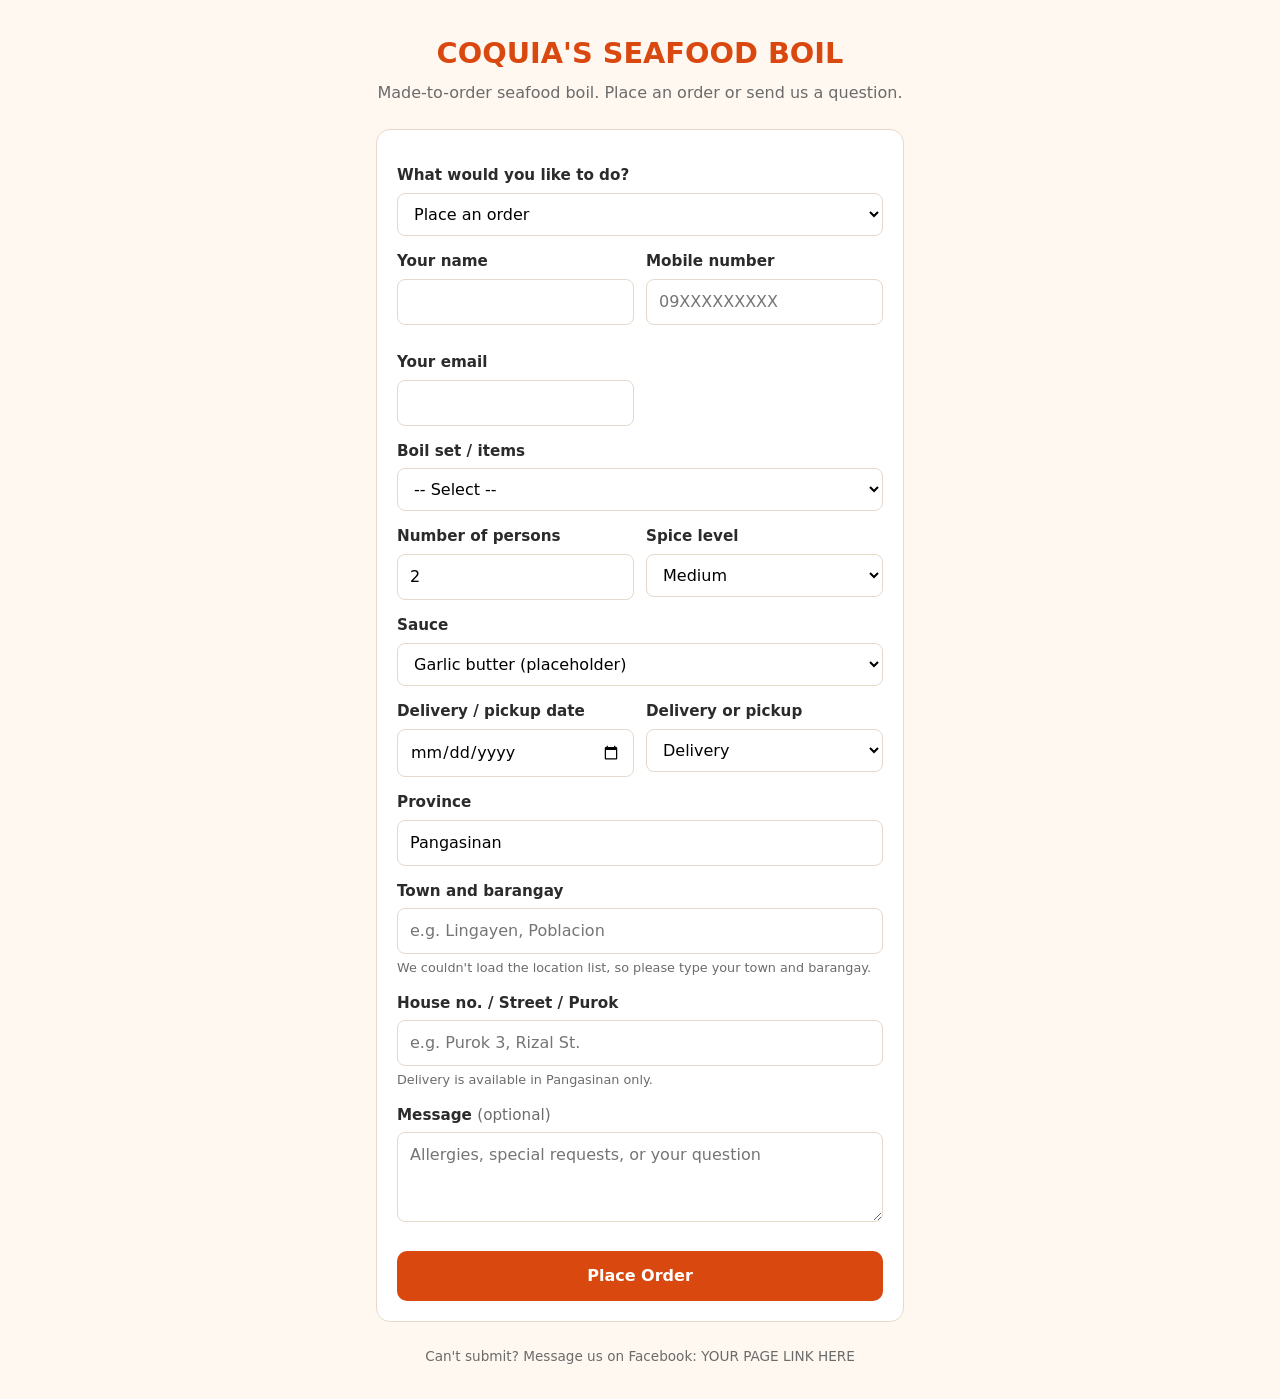
==== index.html @ 0158a365 "Update index.html" ====
<!DOCTYPE html>
<html lang="en">
<head>
<meta charset="UTF-8">
<meta name="viewport" content="width=device-width, initial-scale=1">
<title>COQUIA'S SEAFOOD BOIL | Made-to-Order Seafood Boil</title>
<style>
  :root {
    --bg: #fff8f0;
    --card: #ffffff;
    --accent: #d9480f;
    --accent-dark: #b23a0b;
    --text: #2b2b2b;
    --muted: #6b6b6b;
    --border: #e6d9cc;
  }
  * { box-sizing: border-box; }
  body {
    margin: 0;
    font-family: system-ui, -apple-system, "Segoe UI", Roboto, sans-serif;
    background: var(--bg);
    color: var(--text);
    line-height: 1.5;
  }
  header { text-align: center; padding: 32px 16px 8px; }
  header h1 { margin: 0; font-size: 1.8rem; color: var(--accent); }
  header p { margin: 6px 0 0; color: var(--muted); }
  main { max-width: 560px; margin: 0 auto; padding: 16px; }
  form {
    background: var(--card);
    border: 1px solid var(--border);
    border-radius: 14px;
    padding: 20px;
  }
  label { display: block; font-weight: 600; margin: 14px 0 6px; font-size: 0.95rem; }
  input, select, textarea {
    width: 100%;
    padding: 10px 12px;
    font: inherit;
    border: 1px solid var(--border);
    border-radius: 8px;
    background: #fff;
  }
  input:focus, select:focus, textarea:focus {
    outline: 2px solid var(--accent);
    outline-offset: 1px;
  }
  textarea { min-height: 90px; resize: vertical; }
  .row { display: grid; grid-template-columns: 1fr 1fr; gap: 12px; }
  @media (max-width: 480px) { .row { grid-template-columns: 1fr; } }
  .hint { font-size: 0.8rem; color: var(--muted); margin-top: 4px; }
  button {
    width: 100%;
    margin-top: 22px;
    padding: 13px;
    font: inherit;
    font-weight: 700;
    color: #fff;
    background: var(--accent);
    border: 0;
    border-radius: 10px;
    cursor: pointer;
  }
  button:hover { background: var(--accent-dark); }
  button:disabled { opacity: 0.6; cursor: not-allowed; }
  #status {
    margin-top: 16px;
    padding: 12px;
    border-radius: 8px;
    display: none;
    font-weight: 600;
  }
  #status.ok  { display: block; background: #e6f4ea; color: #1e6b34; }
  #status.err { display: block; background: #fdecea; color: #a12622; }
  .hp { position: absolute; left: -9999px; width: 1px; height: 1px; overflow: hidden; }
  footer { text-align: center; color: var(--muted); font-size: 0.85rem; padding: 8px 16px 32px; }
</style>
</head>
<body>

<header>
  <h1>COQUIA'S SEAFOOD BOIL</h1>
  <p>Made-to-order seafood boil. Place an order or send us a question.</p>
</header>

<main>
  <form id="orderForm" novalidate>

    <label for="type">What would you like to do?</label>
    <select id="type" name="type" required>
      <option value="order">Place an order</option>
      <option value="inquiry">Ask a question (inquiry)</option>
    </select>

    <div class="row">
      <div>
        <label for="name">Your name</label>
        <input id="name" name="name" type="text" required autocomplete="name">
      </div>
      <div>
        <label for="contact">Mobile number</label>
        <input id="contact" name="contact" type="tel" placeholder="09XXXXXXXXX" required autocomplete="tel">
      </div>
      <div>
        <label for="email">Your email</label>
        <input id="email" name="email" type="text" required autocomplete="email">
      </div>
    </div>

    <!-- ORDER-ONLY FIELDS (hidden automatically when "inquiry" is chosen) -->
    <div id="orderFields">

      <label for="items">Boil set / items</label>
      <!-- TODO: replace these placeholder options with your real menu -->
      <select id="items" name="items">
        <option value="">-- Select --</option>
        <option value="Set A (placeholder)">Set A (placeholder)</option>
        <option value="Set B (placeholder)">Set B (placeholder)</option>
        <option value="Set C (placeholder)">Set C (placeholder)</option>
        <option value="Custom (placeholder)">Custom / build my own</option>
      </select>

      <div class="row">
        <div>
          <label for="pax">Number of persons</label>
          <input id="pax" name="pax" type="number" min="1" max="50" value="2">
        </div>
        <div>
          <label for="spice_level">Spice level</label>
          <select id="spice_level" name="spice_level">
            <option value="none">None</option>
            <option value="mild">Mild</option>
            <option value="medium" selected>Medium</option>
            <option value="hot">Hot</option>
          </select>
        </div>
      </div>

      <label for="sauce">Sauce</label>
      <!-- TODO: replace with your real sauces -->
      <select id="sauce" name="sauce">
        <option value="garlic butter">Garlic butter (placeholder)</option>
        <option value="cajun">Cajun (placeholder)</option>
        <option value="lemon pepper">Lemon pepper (placeholder)</option>
      </select>

      <div class="row">
        <div>
          <label for="delivery_date">Delivery / pickup date</label>
          <input id="delivery_date" name="delivery_date" type="date">
        </div>
        <div>
          <label for="fulfillment">Delivery or pickup</label>
          <select id="fulfillment" name="fulfillment">
            <option value="delivery">Delivery</option>
            <option value="pickup">Pickup</option>
          </select>
        </div>
      </div>

      <div id="addressFields">
        <label for="province">Province</label>
        <input id="province" name="province" type="text" value="Pangasinan" readonly>

        <div class="row">
          <div>
            <label for="city">City / Municipality</label>
            <select id="city" name="city">
              <option value="">Loading...</option>
            </select>
          </div>
          <div>
            <label for="barangay">Barangay</label>
            <select id="barangay" name="barangay" disabled>
              <option value="">Select city first</option>
            </select>
          </div>
        </div>

        <!-- Only shown if the location list can't be loaded -->
        <div id="manualWrap" style="display:none">
          <label for="manual_address">Town and barangay</label>
          <input id="manual_address" type="text" placeholder="e.g. Lingayen, Poblacion">
          <div class="hint">We couldn't load the location list, so please type your town and barangay.</div>
        </div>

        <label for="street">House no. / Street / Purok</label>
        <input id="street" name="street" type="text" placeholder="e.g. Purok 3, Rizal St.">
        <div class="hint">Delivery is available in Pangasinan only.</div>
      </div>
    </div>

    <label for="message">Message <span id="msgOptional" style="font-weight:400;color:var(--muted)">(optional)</span></label>
    <textarea id="message" name="message" placeholder="Allergies, special requests, or your question"></textarea>

    <!-- Honeypot: real people never see or fill this. n8n should reject if it is not empty. -->
    <div class="hp" aria-hidden="true">
      <label for="website">Leave this field empty</label>
      <input id="website" name="website" type="text" tabindex="-1" autocomplete="off">
    </div>

    <button type="submit" id="submitBtn">Send</button>
    <div id="status" role="status" aria-live="polite"></div>
  </form>
</main>

<footer>
  Can't submit? Message us on Facebook: YOUR PAGE LINK HERE
</footer>

<script>
  // ====== CONFIG: paste your PRODUCTION webhook URL here ======
  // Netlify forwards /api/order to the n8n webhook (see the _redirects file)
  const WEBHOOK_URL = "/api/order";
  // ============================================================

  const form = document.getElementById("orderForm");
  const typeSel = document.getElementById("type");
  const orderFields = document.getElementById("orderFields");
  const statusBox = document.getElementById("status");
  const submitBtn = document.getElementById("submitBtn");

  // Set the earliest selectable date to today
  document.getElementById("delivery_date").min = new Date().toISOString().split("T")[0];

  // Show or hide order fields depending on the dropdown
  function toggleOrderFields() {
    const isOrder = typeSel.value === "order";
    orderFields.style.display = isOrder ? "block" : "none";
    submitBtn.textContent = isOrder ? "Place Order" : "Send Inquiry";
  }
  typeSel.addEventListener("change", toggleOrderFields);
  toggleOrderFields();

  function showStatus(msg, ok) {
    statusBox.textContent = msg;
    statusBox.className = ok ? "ok" : "err";
  }

  // ===== Pangasinan-only location dropdowns (PSGC public API) =====
  const PSGC_API = "https://psgc.gitlab.io/api";
  const PANGASINAN_CODE = "015500000";
  const citySel = document.getElementById("city");
  const brgySel = document.getElementById("barangay");
  const manualWrap = document.getElementById("manualWrap");
  const addressFields = document.getElementById("addressFields");
  const brgyCache = {};
  let locationFailed = false;

  // "City of Dagupan" -> "Dagupan City"
  function cleanName(name) {
    return name.replace(/^City of (.+)$/, "$1 City");
  }

  function useManualAddress() {
    locationFailed = true;
    manualWrap.style.display = "block";
    citySel.closest(".row").style.display = "none";
  }

  async function loadCities() {
    try {
      const res = await fetch(PSGC_API + "/provinces/" + PANGASINAN_CODE + "/cities-municipalities/");
      if (!res.ok) throw new Error("HTTP " + res.status);
      const data = await res.json();
      const list = data
        .map(c => ({ code: c.code, name: cleanName(c.name) }))
        .sort((a, b) => a.name.localeCompare(b.name));
      citySel.innerHTML = '<option value="">-- Select city / municipality --</option>';
      list.forEach(c => {
        const opt = new Option(c.name, c.name);
        opt.dataset.code = c.code;
        citySel.add(opt);
      });
    } catch (err) {
      console.error("Could not load cities", err);
      useManualAddress();
    }
  }

  async function loadBarangays(code) {
    brgySel.disabled = true;
    brgySel.innerHTML = '<option value="">Loading...</option>';
    try {
      if (!brgyCache[code]) {
        const res = await fetch(PSGC_API + "/cities-municipalities/" + code + "/barangays/");
        if (!res.ok) throw new Error("HTTP " + res.status);
        const data = await res.json();
        brgyCache[code] = data.map(b => b.name).sort((a, b) => a.localeCompare(b));
      }
      brgySel.innerHTML = '<option value="">-- Select barangay --</option>';
      brgyCache[code].forEach(n => brgySel.add(new Option(n, n)));
      brgySel.disabled = false;
    } catch (err) {
      console.error("Could not load barangays", err);
      useManualAddress();
    }
  }

  citySel.addEventListener("change", () => {
    const opt = citySel.options[citySel.selectedIndex];
    if (opt && opt.dataset.code) {
      loadBarangays(opt.dataset.code);
    } else {
      resetLocation();
    }
  });

  function resetLocation() {
    brgySel.innerHTML = '<option value="">Select city first</option>';
    brgySel.disabled = true;
    addressFields.style.display = "block";
  }

  // Hide the address section for pickup orders
  document.getElementById("fulfillment").addEventListener("change", (e) => {
    addressFields.style.display = e.target.value === "delivery" ? "block" : "none";
  });

  // Build one readable address line for the notification and the sheet
  function buildAddress() {
    const street = document.getElementById("street").value.trim();
    if (locationFailed) {
      return [street, document.getElementById("manual_address").value.trim(), "Pangasinan"]
        .filter(Boolean).join(", ");
    }
    return [street, brgySel.value, citySel.value, "Pangasinan"].filter(Boolean).join(", ");
  }

  loadCities();

  form.addEventListener("submit", async (e) => {
    e.preventDefault();
    statusBox.className = "";

    const isOrder = typeSel.value === "order";
    const name = form.name.value.trim();
    const contact = form.contact.value.trim();
    const email = form.email.value.trim();
    
    // Basic validation
    if (!name || !contact || !email) {
      return showStatus("Please enter your name and mobile number.", false);
    }
    if (!/^(09|\+639)\d{9}$/.test(contact.replace(/[\s-]/g, ""))) {
      return showStatus("Please enter a valid PH mobile number (e.g. 09171234567).", false);
    }
    if (isOrder) {
      if (!form.items.value) return showStatus("Please choose a boil set.", false);
      if (!form.delivery_date.value) return showStatus("Please choose a date.", false);
      if (form.fulfillment.value === "delivery") {
        if (locationFailed) {
          if (!document.getElementById("manual_address").value.trim()) {
            return showStatus("Please enter your town and barangay.", false);
          }
        } else if (!citySel.value || !brgySel.value) {
          return showStatus("Please choose your city/municipality and barangay.", false);
        }
        if (!document.getElementById("street").value.trim()) {
          return showStatus("Please enter your house no. / street / purok.", false);
        }
      }
    } else if (!form.message.value.trim()) {
      return showStatus("Please type your question in the message box.", false);
    }

    // Build the payload (field names match the n8n workflow)
    const payload = {
      type: typeSel.value,
      name,
      contact,
      email,
      message: form.message.value.trim(),
      website: form.website.value, // honeypot
      source: "netlify-site",
      submitted_at: new Date().toISOString()
    };
    if (isOrder) {
      Object.assign(payload, {
        items: form.items.value,
        pax: Number(form.pax.value) || 1,
        spice_level: form.spice_level.value,
        sauce: form.sauce.value,
        delivery_date: form.delivery_date.value,
        fulfillment: form.fulfillment.value,
        province: "Pangasinan",
        city: locationFailed ? "" : citySel.value,
        barangay: locationFailed ? "" : brgySel.value,
        street: document.getElementById("street").value.trim(),
        address: buildAddress()
      });
    }

    submitBtn.disabled = true;
    submitBtn.textContent = "Sending...";

    try {
      const res = await fetch(WEBHOOK_URL, {
        method: "POST",
        headers: {
          "Content-Type": "application/json",
          "ngrok-skip-browser-warning": "true"
        },
        body: JSON.stringify(payload)
      });
      if (!res.ok) throw new Error("Server responded with " + res.status);

      showStatus(
        isOrder
          ? "Order received! We will message you soon to confirm."
          : "Thanks! We got your question and will reply soon.",
        true
      );
      form.reset();
      resetLocation();
      toggleOrderFields();
    } catch (err) {
      console.error(err);
      showStatus("Sorry, something went wrong. Please try again or message us on Facebook.", false);
    } finally {
      submitBtn.disabled = false;
      toggleOrderFields();
    }
  });
</script>
</body>
</html>
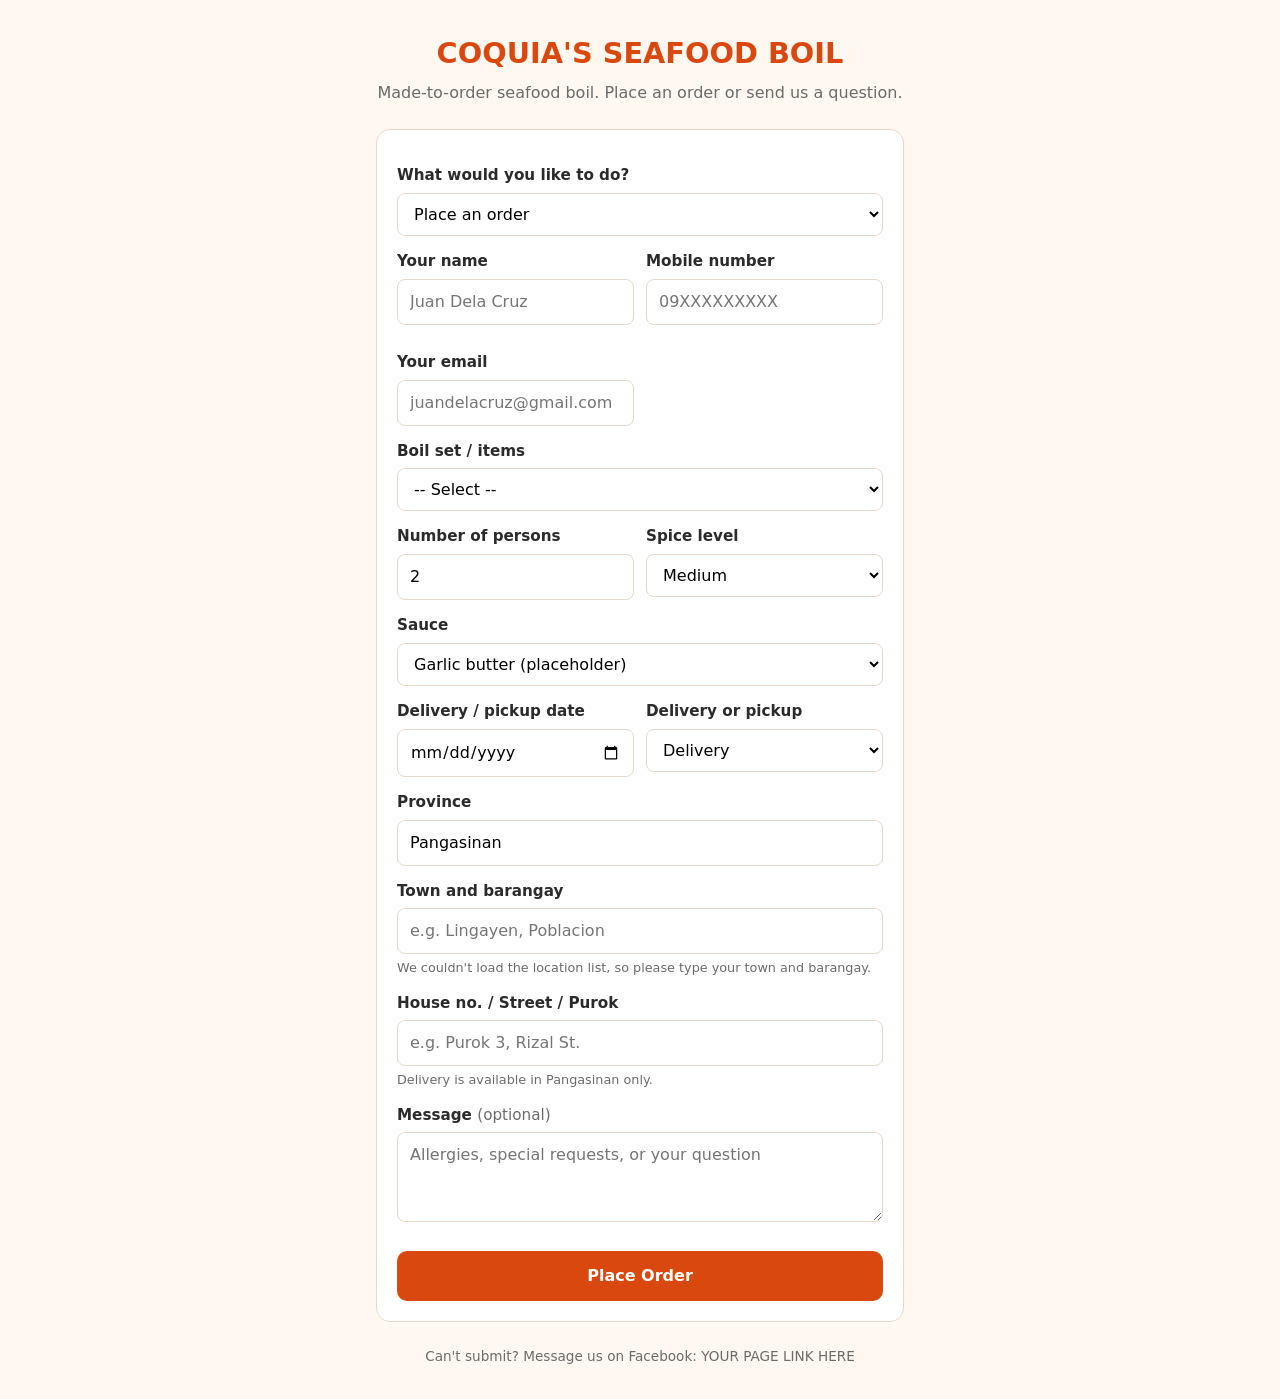
==== commit 3f205b73: "Update index.html" ====
--- a/index.html
+++ b/index.html
@@ -95,7 +95,7 @@
     <div class="row">
       <div>
         <label for="name">Your name</label>
-        <input id="name" name="name" type="text" required autocomplete="name">
+        <input id="name" name="name" type="text" placeholder="Juan Dela Cruz" required autocomplete="name">
       </div>
       <div>
         <label for="contact">Mobile number</label>
@@ -103,7 +103,7 @@
       </div>
       <div>
         <label for="email">Your email</label>
-        <input id="email" name="email" type="text" required autocomplete="email">
+        <input id="email" name="email" type="text" placeholder="juandelacruz@gmail.com" required autocomplete="email">
       </div>
     </div>
 
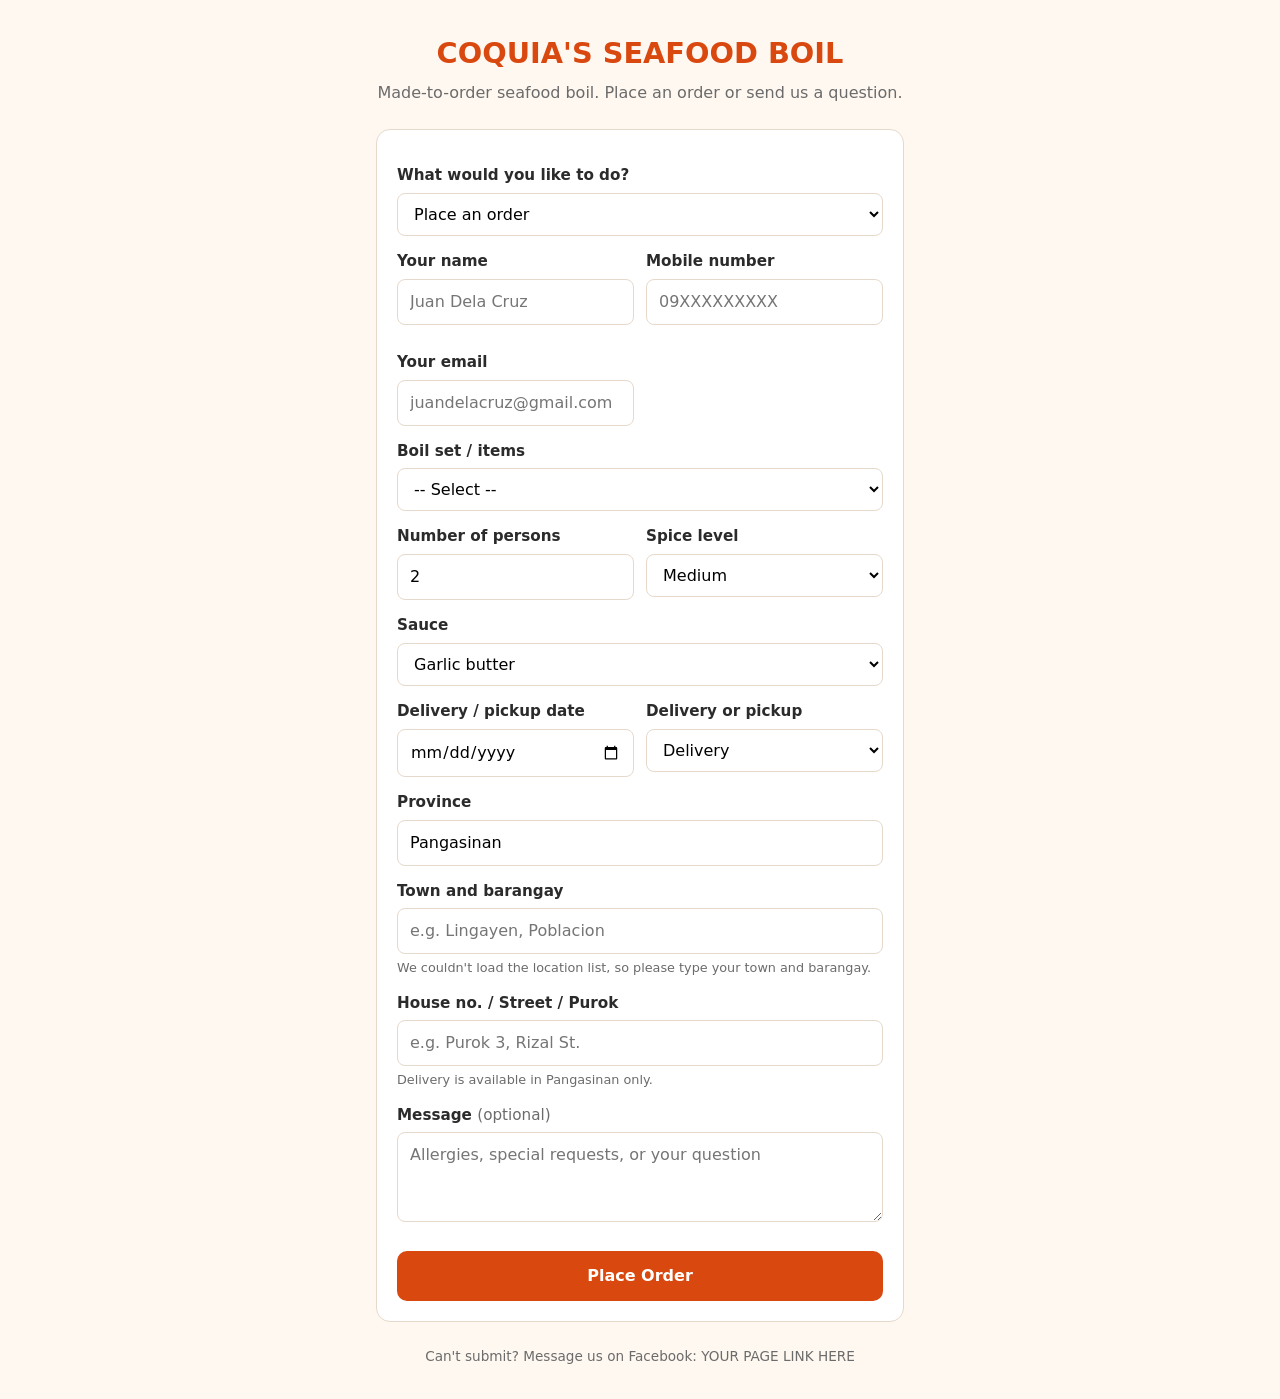
==== commit 0f854f5a: "Update sauce options in index.html" ====
--- a/index.html
+++ b/index.html
@@ -139,9 +139,8 @@
       <label for="sauce">Sauce</label>
       <!-- TODO: replace with your real sauces -->
       <select id="sauce" name="sauce">
-        <option value="garlic butter">Garlic butter (placeholder)</option>
-        <option value="cajun">Cajun (placeholder)</option>
-        <option value="lemon pepper">Lemon pepper (placeholder)</option>
+        <option value="garlic butter"> Garlic butter </option>
+        <option value="cajun"> Sweet and Spicy Cajun</option>
       </select>
 
       <div class="row">
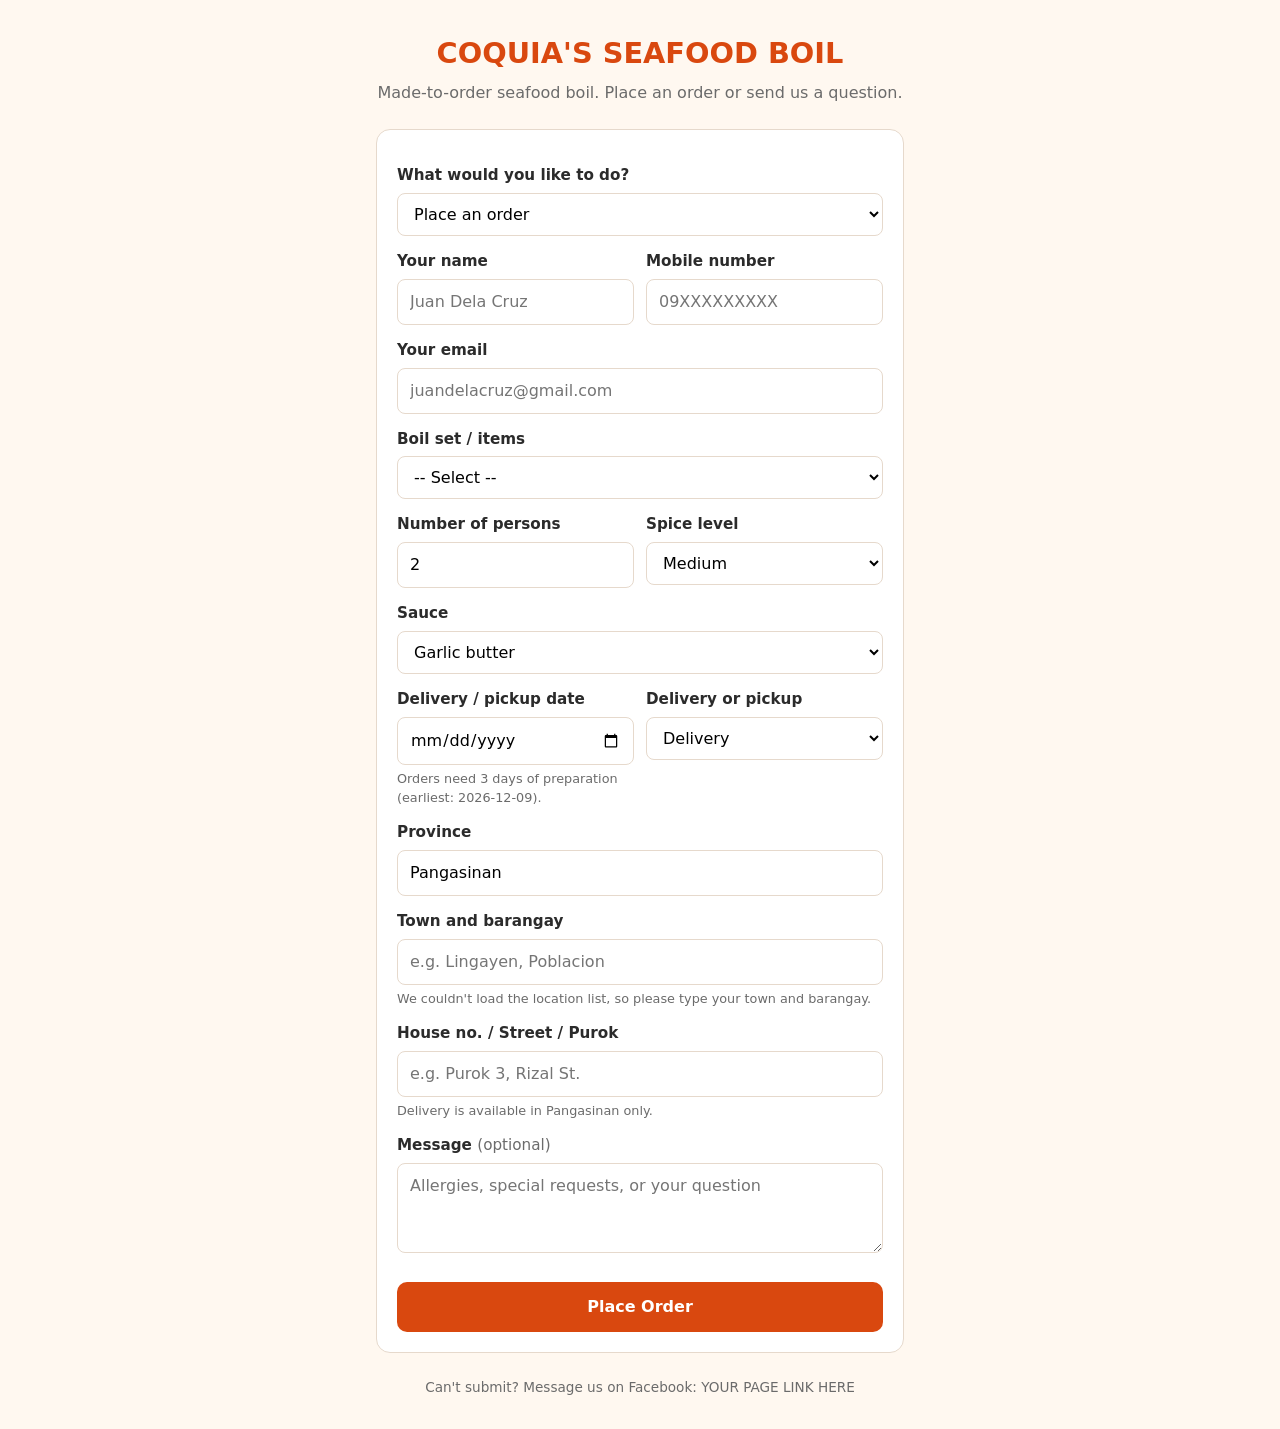
==== commit ccbc6d6c: "Refactor email input and delivery date validation Updated email input to use type 'email' and added " ====
--- a/index.html
+++ b/index.html
@@ -101,11 +101,10 @@
         <label for="contact">Mobile number</label>
         <input id="contact" name="contact" type="tel" placeholder="09XXXXXXXXX" required autocomplete="tel">
       </div>
-      <div>
-        <label for="email">Your email</label>
-        <input id="email" name="email" type="text" placeholder="juandelacruz@gmail.com" required autocomplete="email">
-      </div>
     </div>
+
+    <label for="email">Your email</label>
+    <input id="email" name="email" type="email" placeholder="juandelacruz@gmail.com" required autocomplete="email">
 
     <!-- ORDER-ONLY FIELDS (hidden automatically when "inquiry" is chosen) -->
     <div id="orderFields">
@@ -147,6 +146,7 @@
         <div>
           <label for="delivery_date">Delivery / pickup date</label>
           <input id="delivery_date" name="delivery_date" type="date">
+          <div class="hint" id="dateHint"></div>
         </div>
         <div>
           <label for="fulfillment">Delivery or pickup</label>
@@ -219,8 +219,19 @@
   const statusBox = document.getElementById("status");
   const submitBtn = document.getElementById("submitBtn");
 
-  // Set the earliest selectable date to today
-  document.getElementById("delivery_date").min = new Date().toISOString().split("T")[0];
+  // Orders need 3 days of preparation: earliest date = today + 3 days
+  const LEAD_DAYS = 3;
+  function localDateString(offsetDays) {
+    const d = new Date();
+    d.setDate(d.getDate() + offsetDays);
+    const mm = String(d.getMonth() + 1).padStart(2, "0");
+    const dd = String(d.getDate()).padStart(2, "0");
+    return d.getFullYear() + "-" + mm + "-" + dd;
+  }
+  const dateInput = document.getElementById("delivery_date");
+  dateInput.min = localDateString(LEAD_DAYS);
+  document.getElementById("dateHint").textContent =
+    "Orders need " + LEAD_DAYS + " days of preparation (earliest: " + dateInput.min + ").";
 
   // Show or hide order fields depending on the dropdown
   function toggleOrderFields() {
@@ -339,14 +350,20 @@
     
     // Basic validation
     if (!name || !contact || !email) {
-      return showStatus("Please enter your name and mobile number.", false);
+      return showStatus("Please enter your name, mobile number, and email.", false);
     }
     if (!/^(09|\+639)\d{9}$/.test(contact.replace(/[\s-]/g, ""))) {
       return showStatus("Please enter a valid PH mobile number (e.g. 09171234567).", false);
+    }
+    if (!/^[^\s@]+@[^\s@]+\.[^\s@]+$/.test(email)) {
+      return showStatus("Please enter a valid email address (e.g. juandelacruz@gmail.com).", false);
     }
     if (isOrder) {
       if (!form.items.value) return showStatus("Please choose a boil set.", false);
       if (!form.delivery_date.value) return showStatus("Please choose a date.", false);
+      if (form.delivery_date.value < dateInput.min) {
+        return showStatus("Orders need at least " + LEAD_DAYS + " days of preparation. Please choose " + dateInput.min + " or later.", false);
+      }
       if (form.fulfillment.value === "delivery") {
         if (locationFailed) {
           if (!document.getElementById("manual_address").value.trim()) {
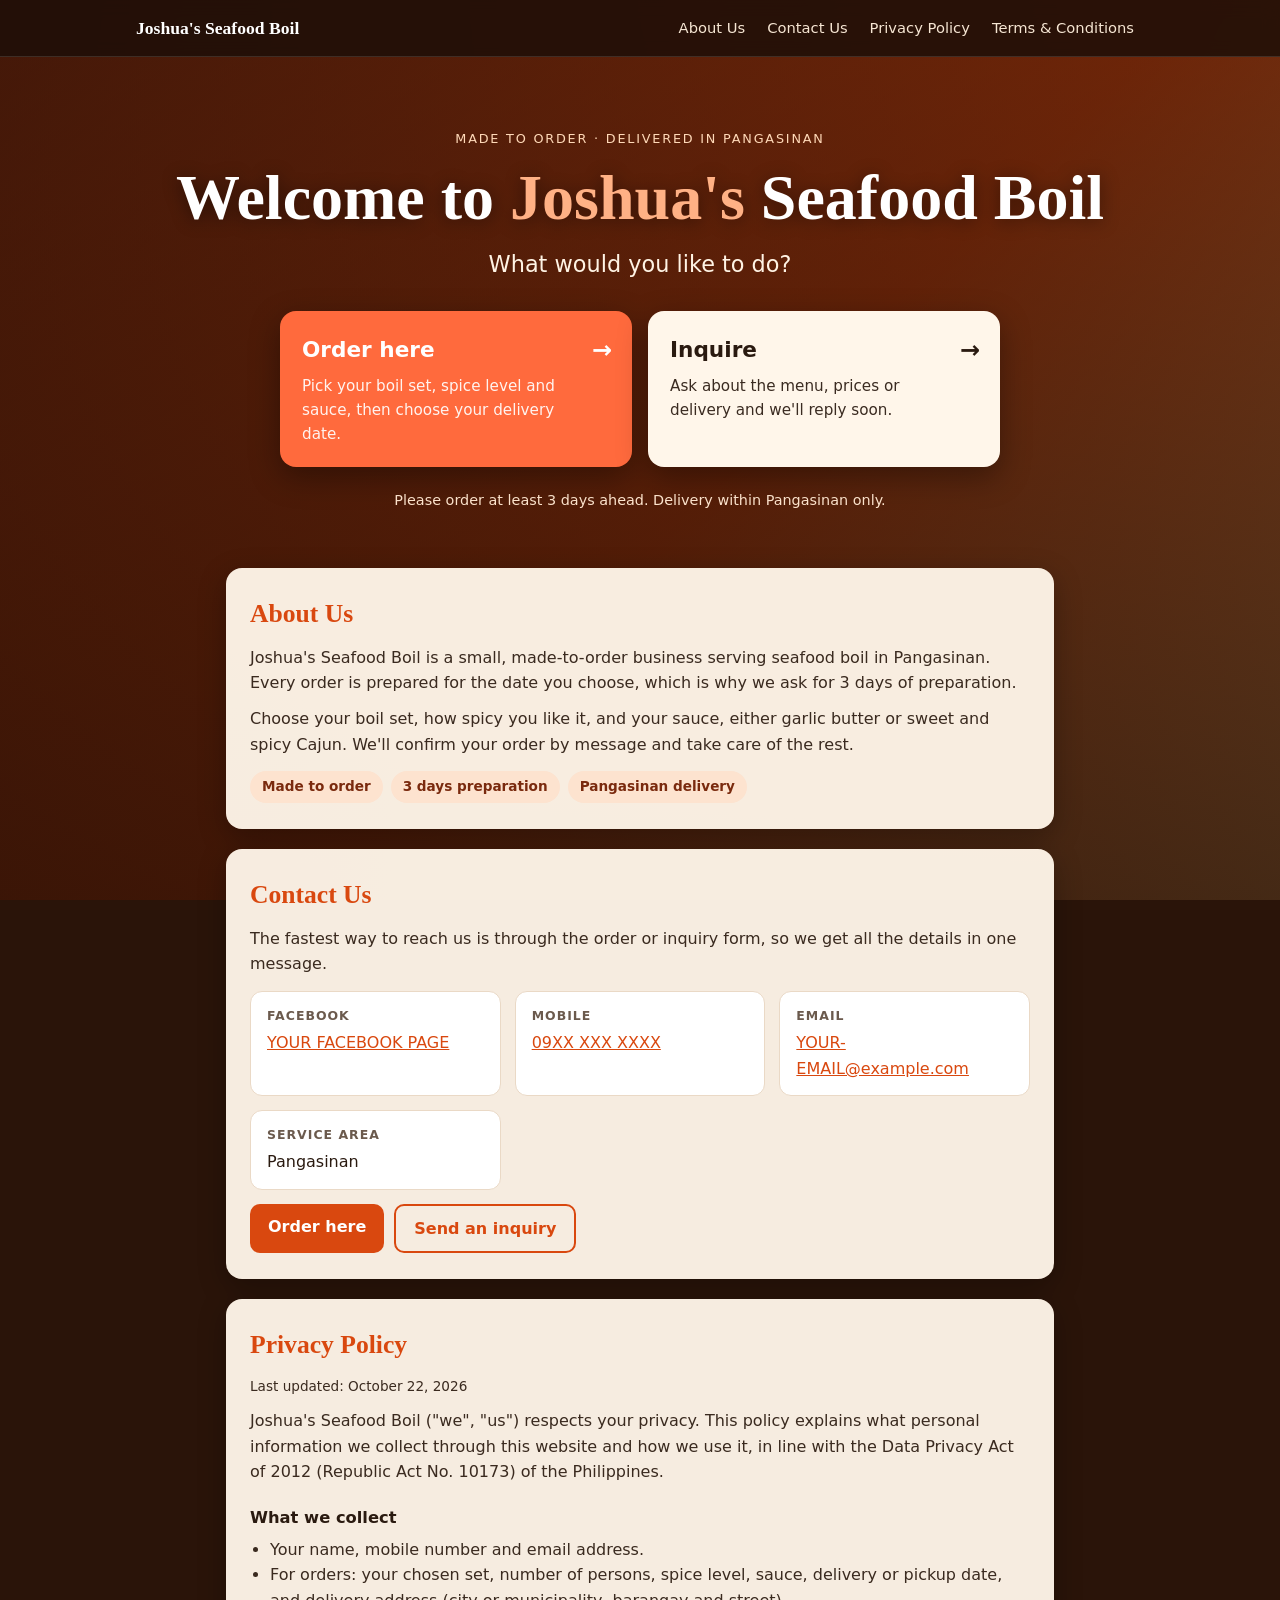
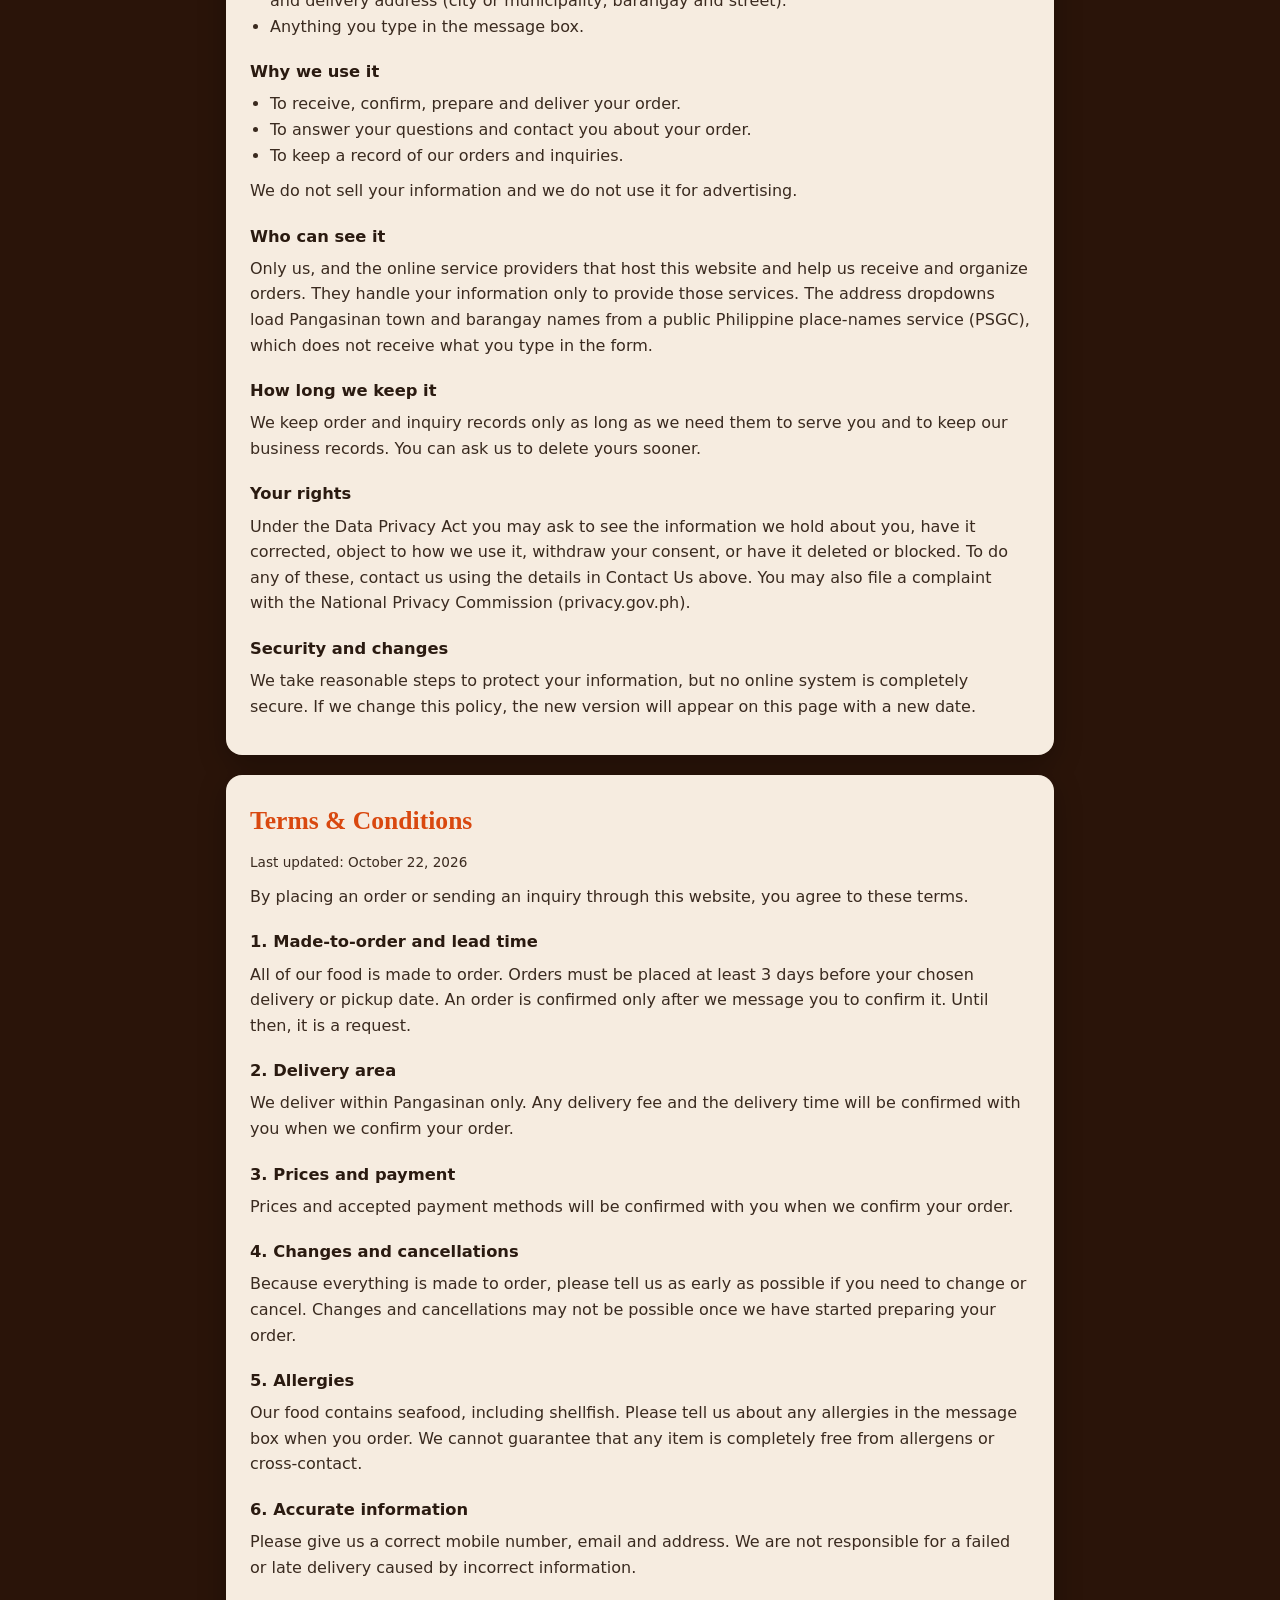
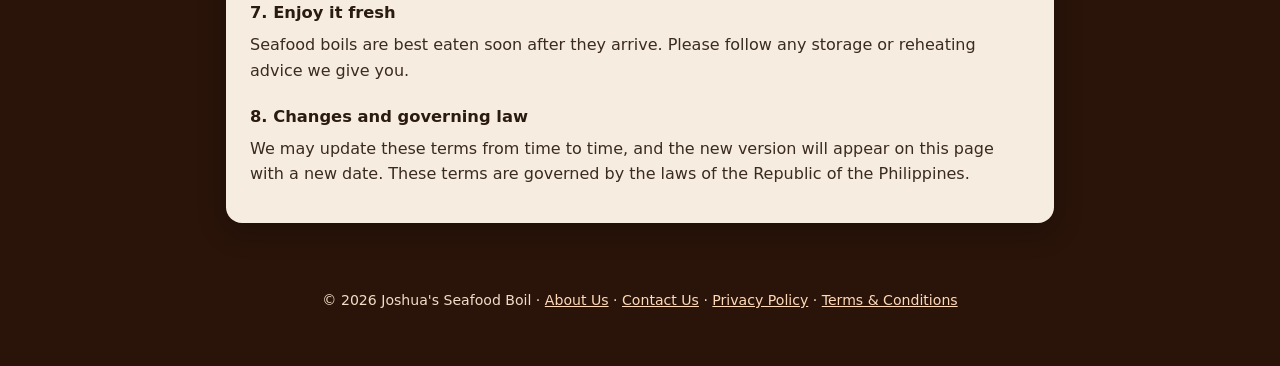
==== commit c669385a: "Refactor index.html for SEO and layout improvements Updated the title and meta description for SEO, " ====
--- a/index.html
+++ b/index.html
@@ -3,441 +3,390 @@
 <head>
 <meta charset="UTF-8">
 <meta name="viewport" content="width=device-width, initial-scale=1">
-<title>COQUIA'S SEAFOOD BOIL | Made-to-Order Seafood Boil</title>
+<title>Joshua's Seafood Boil | Made-to-Order Seafood Boil</title>
+<meta name="description" content="Made-to-order seafood boil delivered within Pangasinan. Place an order or send us a question.">
 <style>
   :root {
-    --bg: #fff8f0;
-    --card: #ffffff;
-    --accent: #d9480f;
-    --accent-dark: #b23a0b;
-    --text: #2b2b2b;
-    --muted: #6b6b6b;
-    --border: #e6d9cc;
+    --coral: #ff6a3d;
+    --coral-dark: #d9480f;
+    --cream: #fff6ea;
+    --ink: #2a1a10;
+    --muted: #6b5a4d;
+    --line: #ead9c6;
   }
   * { box-sizing: border-box; }
+  html { scroll-behavior: smooth; background: #2a1409; }
+  @media (prefers-reduced-motion: reduce) {
+    html { scroll-behavior: auto; }
+    .choice { transition: none; }
+  }
   body {
     margin: 0;
     font-family: system-ui, -apple-system, "Segoe UI", Roboto, sans-serif;
-    background: var(--bg);
-    color: var(--text);
-    line-height: 1.5;
-  }
-  header { text-align: center; padding: 32px 16px 8px; }
-  header h1 { margin: 0; font-size: 1.8rem; color: var(--accent); }
-  header p { margin: 6px 0 0; color: var(--muted); }
-  main { max-width: 560px; margin: 0 auto; padding: 16px; }
-  form {
-    background: var(--card);
-    border: 1px solid var(--border);
-    border-radius: 14px;
-    padding: 20px;
-  }
-  label { display: block; font-weight: 600; margin: 14px 0 6px; font-size: 0.95rem; }
-  input, select, textarea {
-    width: 100%;
-    padding: 10px 12px;
-    font: inherit;
-    border: 1px solid var(--border);
+    color: var(--cream);
+    line-height: 1.6;
+  }
+
+  /* ===== Background photo =====
+     Put your photo in the same folder as this file and name it seafood-boil.jpg.
+     If the photo is missing, the warm gradient at the end shows instead. */
+  body::before {
+    content: "";
+    position: fixed;
+    inset: 0;
+    z-index: -1;
+    background-image:
+      linear-gradient(rgba(25, 10, 4, 0.55), rgba(25, 10, 4, 0.80)),
+      url("seafood-boil.jpg"),
+      linear-gradient(135deg, #7a2a0e 0%, #d9480f 55%, #f2a65a 100%);
+    background-size: cover;
+    background-position: center;
+  }
+
+  /* ===== Top bar ===== */
+  .topbar {
+    position: sticky;
+    top: 0;
+    z-index: 10;
+    background: rgba(30, 15, 8, 0.85);
+    -webkit-backdrop-filter: blur(8px);
+    backdrop-filter: blur(8px);
+    border-bottom: 1px solid rgba(255, 255, 255, 0.12);
+  }
+  .topbar-inner {
+    max-width: 1040px;
+    margin: 0 auto;
+    padding: 10px 16px;
+    display: flex;
+    align-items: center;
+    justify-content: space-between;
+    gap: 8px 16px;
+    flex-wrap: wrap;
+  }
+  .brand {
+    font-family: Georgia, "Times New Roman", serif;
+    font-weight: 700;
+    font-size: 1.1rem;
+    color: #fff;
+    text-decoration: none;
+  }
+  .nav { display: flex; flex-wrap: wrap; gap: 2px; }
+  .nav a {
+    color: #f6e6d3;
+    text-decoration: none;
+    font-size: 0.92rem;
+    padding: 6px 10px;
     border-radius: 8px;
+  }
+  .nav a:hover { background: rgba(255, 255, 255, 0.14); }
+  a:focus-visible { outline: 3px solid #fff; outline-offset: 2px; }
+
+  /* ===== Hero ===== */
+  .hero {
+    max-width: 1040px;
+    margin: 0 auto;
+    padding: 72px 16px 56px;
+    text-align: center;
+  }
+  .eyebrow {
+    margin: 0 0 14px;
+    text-transform: uppercase;
+    letter-spacing: 0.14em;
+    font-size: 0.8rem;
+    color: #ffd9b8;
+  }
+  .hero h1 {
+    margin: 0 0 14px;
+    font-family: Georgia, "Times New Roman", serif;
+    font-size: clamp(2.2rem, 6vw, 4rem);
+    line-height: 1.1;
+    color: #fff;
+    text-shadow: 0 2px 18px rgba(0, 0, 0, 0.45);
+  }
+  .hero h1 em { font-style: normal; color: #ffb185; }
+  .lead {
+    margin: 0 0 28px;
+    font-size: clamp(1.1rem, 2.6vw, 1.4rem);
+    color: #fff3e4;
+  }
+  .choices {
+    display: grid;
+    grid-template-columns: 1fr 1fr;
+    gap: 16px;
+    max-width: 720px;
+    margin: 0 auto;
+    text-align: left;
+  }
+  @media (max-width: 640px) { .choices { grid-template-columns: 1fr; } }
+  .choice {
+    position: relative;
+    display: flex;
+    flex-direction: column;
+    gap: 6px;
+    padding: 22px 56px 20px 22px;
+    border-radius: 16px;
+    text-decoration: none;
+    box-shadow: 0 10px 30px rgba(0, 0, 0, 0.35);
+    transition: transform 0.15s ease, background 0.15s ease;
+  }
+  .choice:hover, .choice:focus-visible { transform: translateY(-3px); }
+  .choice-title { font-size: 1.35rem; font-weight: 800; }
+  .choice-text { font-size: 0.95rem; opacity: 0.92; }
+  .choice-go {
+    position: absolute;
+    right: 20px;
+    top: 20px;
+    font-size: 1.5rem;
+    font-weight: 700;
+  }
+  .choice-primary { background: var(--coral); color: #fff; }
+  .choice-primary:hover { background: var(--coral-dark); }
+  .choice-light { background: var(--cream); color: var(--ink); }
+  .choice-light:hover { background: #fff; }
+  .notice { margin: 22px 0 0; font-size: 0.9rem; color: #ffe6cf; }
+
+  /* ===== Content panels ===== */
+  .wrap { max-width: 860px; margin: 0 auto; padding: 0 16px 24px; }
+  .panel {
+    background: rgba(255, 246, 234, 0.96);
+    color: var(--ink);
+    border-radius: 16px;
+    padding: 26px 24px;
+    margin: 0 0 20px;
+    scroll-margin-top: 84px;
+    box-shadow: 0 8px 28px rgba(0, 0, 0, 0.28);
+  }
+  .panel h2 {
+    margin: 0 0 10px;
+    font-family: Georgia, "Times New Roman", serif;
+    font-size: 1.6rem;
+    color: var(--coral-dark);
+  }
+  .panel h3 { margin: 20px 0 6px; font-size: 1.02rem; }
+  .panel p, .panel li { color: #3a2a1f; }
+  .panel p { margin: 0 0 10px; }
+  .panel ul { padding-left: 20px; margin: 6px 0 10px; }
+  .panel a { color: var(--coral-dark); }
+  .updated { font-size: 0.85rem; color: var(--muted); }
+
+  .chips { display: flex; flex-wrap: wrap; gap: 8px; margin-top: 14px; }
+  .chip {
+    background: #fde3cf;
+    color: #7a2a0e;
+    border-radius: 999px;
+    padding: 5px 12px;
+    font-size: 0.85rem;
+    font-weight: 600;
+  }
+
+  .contact-grid {
+    display: grid;
+    grid-template-columns: repeat(auto-fit, minmax(210px, 1fr));
+    gap: 14px;
+    margin: 14px 0;
+  }
+  .contact-item {
     background: #fff;
-  }
-  input:focus, select:focus, textarea:focus {
-    outline: 2px solid var(--accent);
-    outline-offset: 1px;
-  }
-  textarea { min-height: 90px; resize: vertical; }
-  .row { display: grid; grid-template-columns: 1fr 1fr; gap: 12px; }
-  @media (max-width: 480px) { .row { grid-template-columns: 1fr; } }
-  .hint { font-size: 0.8rem; color: var(--muted); margin-top: 4px; }
-  button {
-    width: 100%;
-    margin-top: 22px;
-    padding: 13px;
-    font: inherit;
+    border: 1px solid var(--line);
+    border-radius: 12px;
+    padding: 14px 16px;
+    overflow-wrap: anywhere;
+  }
+  .contact-item strong {
+    display: block;
+    margin-bottom: 4px;
+    font-size: 0.78rem;
+    text-transform: uppercase;
+    letter-spacing: 0.08em;
+    color: var(--muted);
+  }
+  .btn-row { display: flex; flex-wrap: wrap; gap: 10px; margin-top: 8px; }
+  .btn {
+    display: inline-block;
+    padding: 10px 18px;
+    border-radius: 10px;
     font-weight: 700;
-    color: #fff;
-    background: var(--accent);
-    border: 0;
-    border-radius: 10px;
-    cursor: pointer;
-  }
-  button:hover { background: var(--accent-dark); }
-  button:disabled { opacity: 0.6; cursor: not-allowed; }
-  #status {
-    margin-top: 16px;
-    padding: 12px;
-    border-radius: 8px;
-    display: none;
-    font-weight: 600;
-  }
-  #status.ok  { display: block; background: #e6f4ea; color: #1e6b34; }
-  #status.err { display: block; background: #fdecea; color: #a12622; }
-  .hp { position: absolute; left: -9999px; width: 1px; height: 1px; overflow: hidden; }
-  footer { text-align: center; color: var(--muted); font-size: 0.85rem; padding: 8px 16px 32px; }
+    text-decoration: none;
+  }
+  .panel a.btn-solid { background: var(--coral-dark); color: #fff; }
+  .panel a.btn-solid:hover { background: #b23a0b; }
+  .panel a.btn-outline { border: 2px solid var(--coral-dark); color: var(--coral-dark); }
+  .panel a.btn-outline:hover { background: #fde3cf; }
+
+  footer {
+    max-width: 860px;
+    margin: 0 auto;
+    padding: 8px 16px 40px;
+    text-align: center;
+    font-size: 0.88rem;
+    color: #f2dcc6;
+  }
+  footer a { color: #ffd9b8; }
 </style>
 </head>
 <body>
 
-<header>
-  <h1>COQUIA'S SEAFOOD BOIL</h1>
-  <p>Made-to-order seafood boil. Place an order or send us a question.</p>
+<!-- Top bar -->
+<div class="topbar">
+  <div class="topbar-inner">
+    <a class="brand" href="#top">Joshua's Seafood Boil</a>
+    <nav class="nav" aria-label="Main">
+      <a href="#about">About Us</a>
+      <a href="#contact">Contact Us</a>
+      <a href="#privacy">Privacy Policy</a>
+      <a href="#terms">Terms &amp; Conditions</a>
+    </nav>
+  </div>
+</div>
+
+<!-- Greeting + choices -->
+<header class="hero" id="top">
+  <p class="eyebrow">Made to order &middot; Delivered in Pangasinan</p>
+  <h1>Welcome to <em>Joshua's</em> Seafood Boil</h1>
+  <p class="lead">What would you like to do?</p>
+
+  <div class="choices">
+    <!-- Goes to the order form -->
+    <a class="choice choice-primary" href="order.html">
+      <span class="choice-title">Order here</span>
+      <span class="choice-text">Pick your boil set, spice level and sauce, then choose your delivery date.</span>
+      <span class="choice-go" aria-hidden="true">&rarr;</span>
+    </a>
+    <!-- Goes to the same form, opened in message (inquiry) mode -->
+    <a class="choice choice-light" href="order.html?type=inquiry">
+      <span class="choice-title">Inquire</span>
+      <span class="choice-text">Ask about the menu, prices or delivery and we'll reply soon.</span>
+      <span class="choice-go" aria-hidden="true">&rarr;</span>
+    </a>
+  </div>
+
+  <!-- If you change LEAD_DAYS in order.html, update the "3 days" below too -->
+  <p class="notice">Please order at least 3 days ahead. Delivery within Pangasinan only.</p>
 </header>
 
-<main>
-  <form id="orderForm" novalidate>
-
-    <label for="type">What would you like to do?</label>
-    <select id="type" name="type" required>
-      <option value="order">Place an order</option>
-      <option value="inquiry">Ask a question (inquiry)</option>
-    </select>
-
-    <div class="row">
-      <div>
-        <label for="name">Your name</label>
-        <input id="name" name="name" type="text" placeholder="Juan Dela Cruz" required autocomplete="name">
+<main class="wrap">
+
+  <!-- ===== About Us ===== -->
+  <section class="panel" id="about">
+    <h2>About Us</h2>
+    <p>Joshua's Seafood Boil is a small, made-to-order business serving seafood boil in Pangasinan. Every order is prepared for the date you choose, which is why we ask for 3 days of preparation.</p>
+    <p>Choose your boil set, how spicy you like it, and your sauce, either garlic butter or sweet and spicy Cajun. We'll confirm your order by message and take care of the rest.</p>
+    <div class="chips">
+      <span class="chip">Made to order</span>
+      <span class="chip">3 days preparation</span>
+      <span class="chip">Pangasinan delivery</span>
+    </div>
+  </section>
+
+  <!-- ===== Contact Us ===== -->
+  <section class="panel" id="contact">
+    <h2>Contact Us</h2>
+    <p>The fastest way to reach us is through the order or inquiry form, so we get all the details in one message.</p>
+    <div class="contact-grid">
+      <!-- TODO: replace the three placeholders below with your real details -->
+      <div class="contact-item">
+        <strong>Facebook</strong>
+        <a href="https://www.facebook.com/YOUR-PAGE" target="_blank" rel="noopener">YOUR FACEBOOK PAGE</a>
       </div>
-      <div>
-        <label for="contact">Mobile number</label>
-        <input id="contact" name="contact" type="tel" placeholder="09XXXXXXXXX" required autocomplete="tel">
+      <div class="contact-item">
+        <strong>Mobile</strong>
+        <a href="tel:09XXXXXXXXX">09XX XXX XXXX</a>
+      </div>
+      <div class="contact-item">
+        <strong>Email</strong>
+        <a href="mailto:YOUR-EMAIL@example.com">YOUR-EMAIL@example.com</a>
+      </div>
+      <div class="contact-item">
+        <strong>Service area</strong>
+        Pangasinan
       </div>
     </div>
-
-    <label for="email">Your email</label>
-    <input id="email" name="email" type="email" placeholder="juandelacruz@gmail.com" required autocomplete="email">
-
-    <!-- ORDER-ONLY FIELDS (hidden automatically when "inquiry" is chosen) -->
-    <div id="orderFields">
-
-      <label for="items">Boil set / items</label>
-      <!-- TODO: replace these placeholder options with your real menu -->
-      <select id="items" name="items">
-        <option value="">-- Select --</option>
-        <option value="Set A (placeholder)">Set A (placeholder)</option>
-        <option value="Set B (placeholder)">Set B (placeholder)</option>
-        <option value="Set C (placeholder)">Set C (placeholder)</option>
-        <option value="Custom (placeholder)">Custom / build my own</option>
-      </select>
-
-      <div class="row">
-        <div>
-          <label for="pax">Number of persons</label>
-          <input id="pax" name="pax" type="number" min="1" max="50" value="2">
-        </div>
-        <div>
-          <label for="spice_level">Spice level</label>
-          <select id="spice_level" name="spice_level">
-            <option value="none">None</option>
-            <option value="mild">Mild</option>
-            <option value="medium" selected>Medium</option>
-            <option value="hot">Hot</option>
-          </select>
-        </div>
-      </div>
-
-      <label for="sauce">Sauce</label>
-      <!-- TODO: replace with your real sauces -->
-      <select id="sauce" name="sauce">
-        <option value="garlic butter"> Garlic butter </option>
-        <option value="cajun"> Sweet and Spicy Cajun</option>
-      </select>
-
-      <div class="row">
-        <div>
-          <label for="delivery_date">Delivery / pickup date</label>
-          <input id="delivery_date" name="delivery_date" type="date">
-          <div class="hint" id="dateHint"></div>
-        </div>
-        <div>
-          <label for="fulfillment">Delivery or pickup</label>
-          <select id="fulfillment" name="fulfillment">
-            <option value="delivery">Delivery</option>
-            <option value="pickup">Pickup</option>
-          </select>
-        </div>
-      </div>
-
-      <div id="addressFields">
-        <label for="province">Province</label>
-        <input id="province" name="province" type="text" value="Pangasinan" readonly>
-
-        <div class="row">
-          <div>
-            <label for="city">City / Municipality</label>
-            <select id="city" name="city">
-              <option value="">Loading...</option>
-            </select>
-          </div>
-          <div>
-            <label for="barangay">Barangay</label>
-            <select id="barangay" name="barangay" disabled>
-              <option value="">Select city first</option>
-            </select>
-          </div>
-        </div>
-
-        <!-- Only shown if the location list can't be loaded -->
-        <div id="manualWrap" style="display:none">
-          <label for="manual_address">Town and barangay</label>
-          <input id="manual_address" type="text" placeholder="e.g. Lingayen, Poblacion">
-          <div class="hint">We couldn't load the location list, so please type your town and barangay.</div>
-        </div>
-
-        <label for="street">House no. / Street / Purok</label>
-        <input id="street" name="street" type="text" placeholder="e.g. Purok 3, Rizal St.">
-        <div class="hint">Delivery is available in Pangasinan only.</div>
-      </div>
+    <div class="btn-row">
+      <a class="btn btn-solid" href="order.html">Order here</a>
+      <a class="btn btn-outline" href="order.html?type=inquiry">Send an inquiry</a>
     </div>
-
-    <label for="message">Message <span id="msgOptional" style="font-weight:400;color:var(--muted)">(optional)</span></label>
-    <textarea id="message" name="message" placeholder="Allergies, special requests, or your question"></textarea>
-
-    <!-- Honeypot: real people never see or fill this. n8n should reject if it is not empty. -->
-    <div class="hp" aria-hidden="true">
-      <label for="website">Leave this field empty</label>
-      <input id="website" name="website" type="text" tabindex="-1" autocomplete="off">
-    </div>
-
-    <button type="submit" id="submitBtn">Send</button>
-    <div id="status" role="status" aria-live="polite"></div>
-  </form>
+  </section>
+
+  <!-- ===== Privacy Policy =====
+       Template written for a small Philippine business. Please read it, make sure it
+       matches how you actually handle orders, and edit what doesn't. -->
+  <section class="panel" id="privacy">
+    <h2>Privacy Policy</h2>
+    <p class="updated">Last updated: October 22, 2026</p>
+    <p>Joshua's Seafood Boil ("we", "us") respects your privacy. This policy explains what personal information we collect through this website and how we use it, in line with the Data Privacy Act of 2012 (Republic Act No. 10173) of the Philippines.</p>
+
+    <h3>What we collect</h3>
+    <ul>
+      <li>Your name, mobile number and email address.</li>
+      <li>For orders: your chosen set, number of persons, spice level, sauce, delivery or pickup date, and delivery address (city or municipality, barangay and street).</li>
+      <li>Anything you type in the message box.</li>
+    </ul>
+
+    <h3>Why we use it</h3>
+    <ul>
+      <li>To receive, confirm, prepare and deliver your order.</li>
+      <li>To answer your questions and contact you about your order.</li>
+      <li>To keep a record of our orders and inquiries.</li>
+    </ul>
+    <p>We do not sell your information and we do not use it for advertising.</p>
+
+    <h3>Who can see it</h3>
+    <p>Only us, and the online service providers that host this website and help us receive and organize orders. They handle your information only to provide those services. The address dropdowns load Pangasinan town and barangay names from a public Philippine place-names service (PSGC), which does not receive what you type in the form.</p>
+
+    <h3>How long we keep it</h3>
+    <p>We keep order and inquiry records only as long as we need them to serve you and to keep our business records. You can ask us to delete yours sooner.</p>
+
+    <h3>Your rights</h3>
+    <p>Under the Data Privacy Act you may ask to see the information we hold about you, have it corrected, object to how we use it, withdraw your consent, or have it deleted or blocked. To do any of these, contact us using the details in Contact Us above. You may also file a complaint with the National Privacy Commission (privacy.gov.ph).</p>
+
+    <h3>Security and changes</h3>
+    <p>We take reasonable steps to protect your information, but no online system is completely secure. If we change this policy, the new version will appear on this page with a new date.</p>
+  </section>
+
+  <!-- ===== Terms & Conditions =====
+       Template: edit the payment, change and cancellation parts to match your real rules. -->
+  <section class="panel" id="terms">
+    <h2>Terms &amp; Conditions</h2>
+    <p class="updated">Last updated: October 22, 2026</p>
+    <p>By placing an order or sending an inquiry through this website, you agree to these terms.</p>
+
+    <h3>1. Made-to-order and lead time</h3>
+    <p>All of our food is made to order. Orders must be placed at least 3 days before your chosen delivery or pickup date. An order is confirmed only after we message you to confirm it. Until then, it is a request.</p>
+
+    <h3>2. Delivery area</h3>
+    <p>We deliver within Pangasinan only. Any delivery fee and the delivery time will be confirmed with you when we confirm your order.</p>
+
+    <h3>3. Prices and payment</h3>
+    <p>Prices and accepted payment methods will be confirmed with you when we confirm your order.</p>
+
+    <h3>4. Changes and cancellations</h3>
+    <p>Because everything is made to order, please tell us as early as possible if you need to change or cancel. Changes and cancellations may not be possible once we have started preparing your order.</p>
+
+    <h3>5. Allergies</h3>
+    <p>Our food contains seafood, including shellfish. Please tell us about any allergies in the message box when you order. We cannot guarantee that any item is completely free from allergens or cross-contact.</p>
+
+    <h3>6. Accurate information</h3>
+    <p>Please give us a correct mobile number, email and address. We are not responsible for a failed or late delivery caused by incorrect information.</p>
+
+    <h3>7. Enjoy it fresh</h3>
+    <p>Seafood boils are best eaten soon after they arrive. Please follow any storage or reheating advice we give you.</p>
+
+    <h3>8. Changes and governing law</h3>
+    <p>We may update these terms from time to time, and the new version will appear on this page with a new date. These terms are governed by the laws of the Republic of the Philippines.</p>
+  </section>
 </main>
 
 <footer>
-  Can't submit? Message us on Facebook: YOUR PAGE LINK HERE
+  <p>&copy; <span id="year">2026</span> Joshua's Seafood Boil &middot;
+    <a href="#about">About Us</a> &middot;
+    <a href="#contact">Contact Us</a> &middot;
+    <a href="#privacy">Privacy Policy</a> &middot;
+    <a href="#terms">Terms &amp; Conditions</a>
+  </p>
 </footer>
 
 <script>
-  // ====== CONFIG: paste your PRODUCTION webhook URL here ======
-  // Netlify forwards /api/order to the n8n webhook (see the _redirects file)
-  const WEBHOOK_URL = "/api/order";
-  // ============================================================
-
-  const form = document.getElementById("orderForm");
-  const typeSel = document.getElementById("type");
-  const orderFields = document.getElementById("orderFields");
-  const statusBox = document.getElementById("status");
-  const submitBtn = document.getElementById("submitBtn");
-
-  // Orders need 3 days of preparation: earliest date = today + 3 days
-  const LEAD_DAYS = 3;
-  function localDateString(offsetDays) {
-    const d = new Date();
-    d.setDate(d.getDate() + offsetDays);
-    const mm = String(d.getMonth() + 1).padStart(2, "0");
-    const dd = String(d.getDate()).padStart(2, "0");
-    return d.getFullYear() + "-" + mm + "-" + dd;
-  }
-  const dateInput = document.getElementById("delivery_date");
-  dateInput.min = localDateString(LEAD_DAYS);
-  document.getElementById("dateHint").textContent =
-    "Orders need " + LEAD_DAYS + " days of preparation (earliest: " + dateInput.min + ").";
-
-  // Show or hide order fields depending on the dropdown
-  function toggleOrderFields() {
-    const isOrder = typeSel.value === "order";
-    orderFields.style.display = isOrder ? "block" : "none";
-    submitBtn.textContent = isOrder ? "Place Order" : "Send Inquiry";
-  }
-  typeSel.addEventListener("change", toggleOrderFields);
-  toggleOrderFields();
-
-  function showStatus(msg, ok) {
-    statusBox.textContent = msg;
-    statusBox.className = ok ? "ok" : "err";
-  }
-
-  // ===== Pangasinan-only location dropdowns (PSGC public API) =====
-  const PSGC_API = "https://psgc.gitlab.io/api";
-  const PANGASINAN_CODE = "015500000";
-  const citySel = document.getElementById("city");
-  const brgySel = document.getElementById("barangay");
-  const manualWrap = document.getElementById("manualWrap");
-  const addressFields = document.getElementById("addressFields");
-  const brgyCache = {};
-  let locationFailed = false;
-
-  // "City of Dagupan" -> "Dagupan City"
-  function cleanName(name) {
-    return name.replace(/^City of (.+)$/, "$1 City");
-  }
-
-  function useManualAddress() {
-    locationFailed = true;
-    manualWrap.style.display = "block";
-    citySel.closest(".row").style.display = "none";
-  }
-
-  async function loadCities() {
-    try {
-      const res = await fetch(PSGC_API + "/provinces/" + PANGASINAN_CODE + "/cities-municipalities/");
-      if (!res.ok) throw new Error("HTTP " + res.status);
-      const data = await res.json();
-      const list = data
-        .map(c => ({ code: c.code, name: cleanName(c.name) }))
-        .sort((a, b) => a.name.localeCompare(b.name));
-      citySel.innerHTML = '<option value="">-- Select city / municipality --</option>';
-      list.forEach(c => {
-        const opt = new Option(c.name, c.name);
-        opt.dataset.code = c.code;
-        citySel.add(opt);
-      });
-    } catch (err) {
-      console.error("Could not load cities", err);
-      useManualAddress();
-    }
-  }
-
-  async function loadBarangays(code) {
-    brgySel.disabled = true;
-    brgySel.innerHTML = '<option value="">Loading...</option>';
-    try {
-      if (!brgyCache[code]) {
-        const res = await fetch(PSGC_API + "/cities-municipalities/" + code + "/barangays/");
-        if (!res.ok) throw new Error("HTTP " + res.status);
-        const data = await res.json();
-        brgyCache[code] = data.map(b => b.name).sort((a, b) => a.localeCompare(b));
-      }
-      brgySel.innerHTML = '<option value="">-- Select barangay --</option>';
-      brgyCache[code].forEach(n => brgySel.add(new Option(n, n)));
-      brgySel.disabled = false;
-    } catch (err) {
-      console.error("Could not load barangays", err);
-      useManualAddress();
-    }
-  }
-
-  citySel.addEventListener("change", () => {
-    const opt = citySel.options[citySel.selectedIndex];
-    if (opt && opt.dataset.code) {
-      loadBarangays(opt.dataset.code);
-    } else {
-      resetLocation();
-    }
-  });
-
-  function resetLocation() {
-    brgySel.innerHTML = '<option value="">Select city first</option>';
-    brgySel.disabled = true;
-    addressFields.style.display = "block";
-  }
-
-  // Hide the address section for pickup orders
-  document.getElementById("fulfillment").addEventListener("change", (e) => {
-    addressFields.style.display = e.target.value === "delivery" ? "block" : "none";
-  });
-
-  // Build one readable address line for the notification and the sheet
-  function buildAddress() {
-    const street = document.getElementById("street").value.trim();
-    if (locationFailed) {
-      return [street, document.getElementById("manual_address").value.trim(), "Pangasinan"]
-        .filter(Boolean).join(", ");
-    }
-    return [street, brgySel.value, citySel.value, "Pangasinan"].filter(Boolean).join(", ");
-  }
-
-  loadCities();
-
-  form.addEventListener("submit", async (e) => {
-    e.preventDefault();
-    statusBox.className = "";
-
-    const isOrder = typeSel.value === "order";
-    const name = form.name.value.trim();
-    const contact = form.contact.value.trim();
-    const email = form.email.value.trim();
-    
-    // Basic validation
-    if (!name || !contact || !email) {
-      return showStatus("Please enter your name, mobile number, and email.", false);
-    }
-    if (!/^(09|\+639)\d{9}$/.test(contact.replace(/[\s-]/g, ""))) {
-      return showStatus("Please enter a valid PH mobile number (e.g. 09171234567).", false);
-    }
-    if (!/^[^\s@]+@[^\s@]+\.[^\s@]+$/.test(email)) {
-      return showStatus("Please enter a valid email address (e.g. juandelacruz@gmail.com).", false);
-    }
-    if (isOrder) {
-      if (!form.items.value) return showStatus("Please choose a boil set.", false);
-      if (!form.delivery_date.value) return showStatus("Please choose a date.", false);
-      if (form.delivery_date.value < dateInput.min) {
-        return showStatus("Orders need at least " + LEAD_DAYS + " days of preparation. Please choose " + dateInput.min + " or later.", false);
-      }
-      if (form.fulfillment.value === "delivery") {
-        if (locationFailed) {
-          if (!document.getElementById("manual_address").value.trim()) {
-            return showStatus("Please enter your town and barangay.", false);
-          }
-        } else if (!citySel.value || !brgySel.value) {
-          return showStatus("Please choose your city/municipality and barangay.", false);
-        }
-        if (!document.getElementById("street").value.trim()) {
-          return showStatus("Please enter your house no. / street / purok.", false);
-        }
-      }
-    } else if (!form.message.value.trim()) {
-      return showStatus("Please type your question in the message box.", false);
-    }
-
-    // Build the payload (field names match the n8n workflow)
-    const payload = {
-      type: typeSel.value,
-      name,
-      contact,
-      email,
-      message: form.message.value.trim(),
-      website: form.website.value, // honeypot
-      source: "netlify-site",
-      submitted_at: new Date().toISOString()
-    };
-    if (isOrder) {
-      Object.assign(payload, {
-        items: form.items.value,
-        pax: Number(form.pax.value) || 1,
-        spice_level: form.spice_level.value,
-        sauce: form.sauce.value,
-        delivery_date: form.delivery_date.value,
-        fulfillment: form.fulfillment.value,
-        province: "Pangasinan",
-        city: locationFailed ? "" : citySel.value,
-        barangay: locationFailed ? "" : brgySel.value,
-        street: document.getElementById("street").value.trim(),
-        address: buildAddress()
-      });
-    }
-
-    submitBtn.disabled = true;
-    submitBtn.textContent = "Sending...";
-
-    try {
-      const res = await fetch(WEBHOOK_URL, {
-        method: "POST",
-        headers: {
-          "Content-Type": "application/json",
-          "ngrok-skip-browser-warning": "true"
-        },
-        body: JSON.stringify(payload)
-      });
-      if (!res.ok) throw new Error("Server responded with " + res.status);
-
-      showStatus(
-        isOrder
-          ? "Order received! We will message you soon to confirm."
-          : "Thanks! We got your question and will reply soon.",
-        true
-      );
-      form.reset();
-      resetLocation();
-      toggleOrderFields();
-    } catch (err) {
-      console.error(err);
-      showStatus("Sorry, something went wrong. Please try again or message us on Facebook.", false);
-    } finally {
-      submitBtn.disabled = false;
-      toggleOrderFields();
-    }
-  });
+  document.getElementById("year").textContent = new Date().getFullYear();
 </script>
 </body>
 </html>
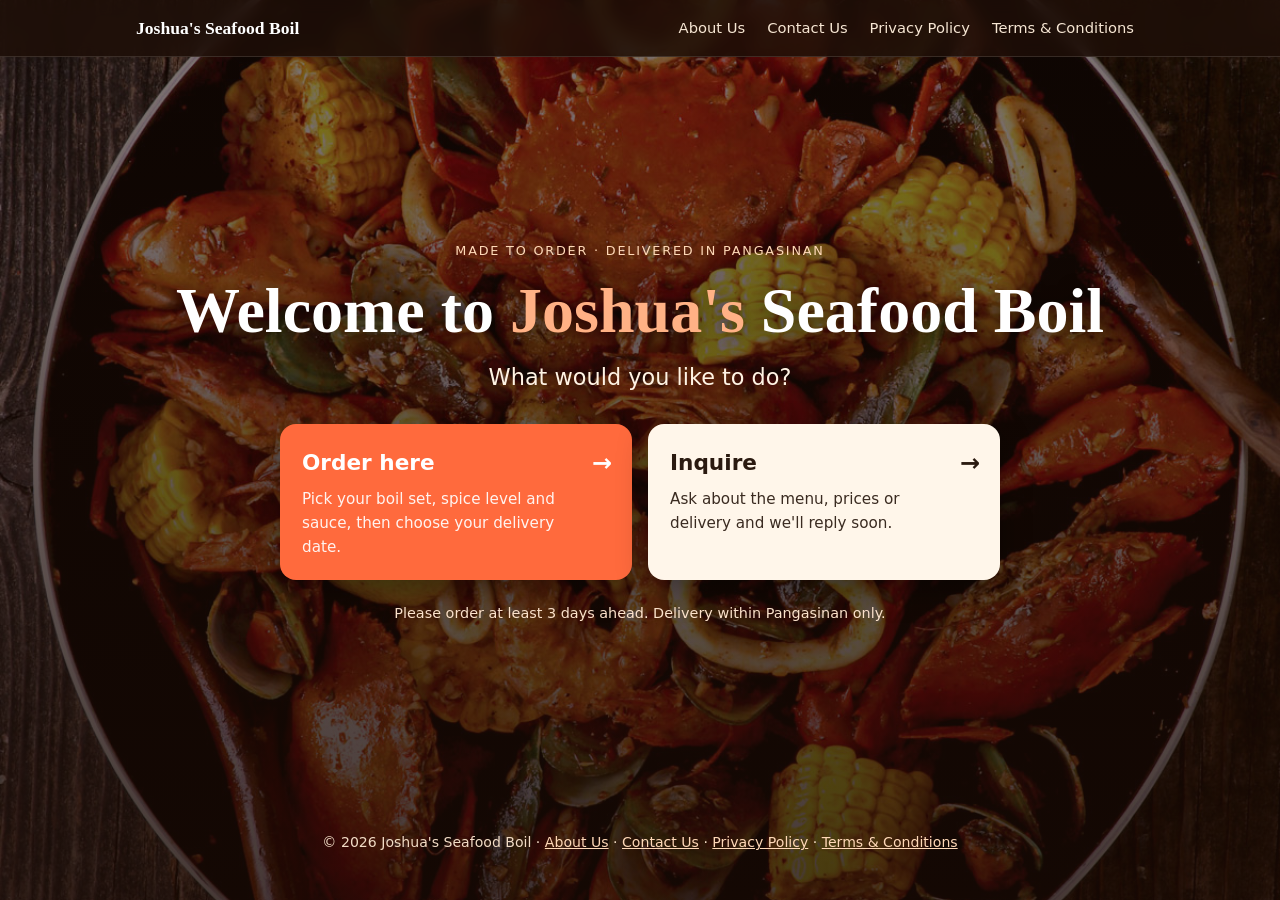
==== commit 613f2627: "Add files via upload" ====
--- a/index.html
+++ b/index.html
@@ -5,241 +5,23 @@
 <meta name="viewport" content="width=device-width, initial-scale=1">
 <title>Joshua's Seafood Boil | Made-to-Order Seafood Boil</title>
 <meta name="description" content="Made-to-order seafood boil delivered within Pangasinan. Place an order or send us a question.">
-<style>
-  :root {
-    --coral: #ff6a3d;
-    --coral-dark: #d9480f;
-    --cream: #fff6ea;
-    --ink: #2a1a10;
-    --muted: #6b5a4d;
-    --line: #ead9c6;
-  }
-  * { box-sizing: border-box; }
-  html { scroll-behavior: smooth; background: #2a1409; }
-  @media (prefers-reduced-motion: reduce) {
-    html { scroll-behavior: auto; }
-    .choice { transition: none; }
-  }
-  body {
-    margin: 0;
-    font-family: system-ui, -apple-system, "Segoe UI", Roboto, sans-serif;
-    color: var(--cream);
-    line-height: 1.6;
-  }
-
-  /* ===== Background photo =====
-     Put your photo in the same folder as this file and name it seafood-boil.jpg.
-     If the photo is missing, the warm gradient at the end shows instead. */
-  body::before {
-    content: "";
-    position: fixed;
-    inset: 0;
-    z-index: -1;
-    background-image:
-      linear-gradient(rgba(25, 10, 4, 0.55), rgba(25, 10, 4, 0.80)),
-      url("seafood-boil.jpg"),
-      linear-gradient(135deg, #7a2a0e 0%, #d9480f 55%, #f2a65a 100%);
-    background-size: cover;
-    background-position: center;
-  }
-
-  /* ===== Top bar ===== */
-  .topbar {
-    position: sticky;
-    top: 0;
-    z-index: 10;
-    background: rgba(30, 15, 8, 0.85);
-    -webkit-backdrop-filter: blur(8px);
-    backdrop-filter: blur(8px);
-    border-bottom: 1px solid rgba(255, 255, 255, 0.12);
-  }
-  .topbar-inner {
-    max-width: 1040px;
-    margin: 0 auto;
-    padding: 10px 16px;
-    display: flex;
-    align-items: center;
-    justify-content: space-between;
-    gap: 8px 16px;
-    flex-wrap: wrap;
-  }
-  .brand {
-    font-family: Georgia, "Times New Roman", serif;
-    font-weight: 700;
-    font-size: 1.1rem;
-    color: #fff;
-    text-decoration: none;
-  }
-  .nav { display: flex; flex-wrap: wrap; gap: 2px; }
-  .nav a {
-    color: #f6e6d3;
-    text-decoration: none;
-    font-size: 0.92rem;
-    padding: 6px 10px;
-    border-radius: 8px;
-  }
-  .nav a:hover { background: rgba(255, 255, 255, 0.14); }
-  a:focus-visible { outline: 3px solid #fff; outline-offset: 2px; }
-
-  /* ===== Hero ===== */
-  .hero {
-    max-width: 1040px;
-    margin: 0 auto;
-    padding: 72px 16px 56px;
-    text-align: center;
-  }
-  .eyebrow {
-    margin: 0 0 14px;
-    text-transform: uppercase;
-    letter-spacing: 0.14em;
-    font-size: 0.8rem;
-    color: #ffd9b8;
-  }
-  .hero h1 {
-    margin: 0 0 14px;
-    font-family: Georgia, "Times New Roman", serif;
-    font-size: clamp(2.2rem, 6vw, 4rem);
-    line-height: 1.1;
-    color: #fff;
-    text-shadow: 0 2px 18px rgba(0, 0, 0, 0.45);
-  }
-  .hero h1 em { font-style: normal; color: #ffb185; }
-  .lead {
-    margin: 0 0 28px;
-    font-size: clamp(1.1rem, 2.6vw, 1.4rem);
-    color: #fff3e4;
-  }
-  .choices {
-    display: grid;
-    grid-template-columns: 1fr 1fr;
-    gap: 16px;
-    max-width: 720px;
-    margin: 0 auto;
-    text-align: left;
-  }
-  @media (max-width: 640px) { .choices { grid-template-columns: 1fr; } }
-  .choice {
-    position: relative;
-    display: flex;
-    flex-direction: column;
-    gap: 6px;
-    padding: 22px 56px 20px 22px;
-    border-radius: 16px;
-    text-decoration: none;
-    box-shadow: 0 10px 30px rgba(0, 0, 0, 0.35);
-    transition: transform 0.15s ease, background 0.15s ease;
-  }
-  .choice:hover, .choice:focus-visible { transform: translateY(-3px); }
-  .choice-title { font-size: 1.35rem; font-weight: 800; }
-  .choice-text { font-size: 0.95rem; opacity: 0.92; }
-  .choice-go {
-    position: absolute;
-    right: 20px;
-    top: 20px;
-    font-size: 1.5rem;
-    font-weight: 700;
-  }
-  .choice-primary { background: var(--coral); color: #fff; }
-  .choice-primary:hover { background: var(--coral-dark); }
-  .choice-light { background: var(--cream); color: var(--ink); }
-  .choice-light:hover { background: #fff; }
-  .notice { margin: 22px 0 0; font-size: 0.9rem; color: #ffe6cf; }
-
-  /* ===== Content panels ===== */
-  .wrap { max-width: 860px; margin: 0 auto; padding: 0 16px 24px; }
-  .panel {
-    background: rgba(255, 246, 234, 0.96);
-    color: var(--ink);
-    border-radius: 16px;
-    padding: 26px 24px;
-    margin: 0 0 20px;
-    scroll-margin-top: 84px;
-    box-shadow: 0 8px 28px rgba(0, 0, 0, 0.28);
-  }
-  .panel h2 {
-    margin: 0 0 10px;
-    font-family: Georgia, "Times New Roman", serif;
-    font-size: 1.6rem;
-    color: var(--coral-dark);
-  }
-  .panel h3 { margin: 20px 0 6px; font-size: 1.02rem; }
-  .panel p, .panel li { color: #3a2a1f; }
-  .panel p { margin: 0 0 10px; }
-  .panel ul { padding-left: 20px; margin: 6px 0 10px; }
-  .panel a { color: var(--coral-dark); }
-  .updated { font-size: 0.85rem; color: var(--muted); }
-
-  .chips { display: flex; flex-wrap: wrap; gap: 8px; margin-top: 14px; }
-  .chip {
-    background: #fde3cf;
-    color: #7a2a0e;
-    border-radius: 999px;
-    padding: 5px 12px;
-    font-size: 0.85rem;
-    font-weight: 600;
-  }
-
-  .contact-grid {
-    display: grid;
-    grid-template-columns: repeat(auto-fit, minmax(210px, 1fr));
-    gap: 14px;
-    margin: 14px 0;
-  }
-  .contact-item {
-    background: #fff;
-    border: 1px solid var(--line);
-    border-radius: 12px;
-    padding: 14px 16px;
-    overflow-wrap: anywhere;
-  }
-  .contact-item strong {
-    display: block;
-    margin-bottom: 4px;
-    font-size: 0.78rem;
-    text-transform: uppercase;
-    letter-spacing: 0.08em;
-    color: var(--muted);
-  }
-  .btn-row { display: flex; flex-wrap: wrap; gap: 10px; margin-top: 8px; }
-  .btn {
-    display: inline-block;
-    padding: 10px 18px;
-    border-radius: 10px;
-    font-weight: 700;
-    text-decoration: none;
-  }
-  .panel a.btn-solid { background: var(--coral-dark); color: #fff; }
-  .panel a.btn-solid:hover { background: #b23a0b; }
-  .panel a.btn-outline { border: 2px solid var(--coral-dark); color: var(--coral-dark); }
-  .panel a.btn-outline:hover { background: #fde3cf; }
-
-  footer {
-    max-width: 860px;
-    margin: 0 auto;
-    padding: 8px 16px 40px;
-    text-align: center;
-    font-size: 0.88rem;
-    color: #f2dcc6;
-  }
-  footer a { color: #ffd9b8; }
-</style>
+<link rel="stylesheet" href="style.css">
 </head>
 <body>
 
 <!-- Top bar -->
 <div class="topbar">
   <div class="topbar-inner">
-    <a class="brand" href="#top">Joshua's Seafood Boil</a>
+    <a class="brand" href="index.html">Joshua's Seafood Boil</a>
     <nav class="nav" aria-label="Main">
-      <a href="#about">About Us</a>
-      <a href="#contact">Contact Us</a>
-      <a href="#privacy">Privacy Policy</a>
-      <a href="#terms">Terms &amp; Conditions</a>
+      <a href="about.html">About Us</a>
+      <a href="contact.html">Contact Us</a>
+      <a href="privacy.html">Privacy Policy</a>
+      <a href="terms.html">Terms &amp; Conditions</a>
     </nav>
   </div>
 </div>
 
-<!-- Greeting + choices -->
 <header class="hero" id="top">
   <p class="eyebrow">Made to order &middot; Delivered in Pangasinan</p>
   <h1>Welcome to <em>Joshua's</em> Seafood Boil</h1>
@@ -264,129 +46,14 @@
   <p class="notice">Please order at least 3 days ahead. Delivery within Pangasinan only.</p>
 </header>
 
-<main class="wrap">
-
-  <!-- ===== About Us ===== -->
-  <section class="panel" id="about">
-    <h2>About Us</h2>
-    <p>Joshua's Seafood Boil is a small, made-to-order business serving seafood boil in Pangasinan. Every order is prepared for the date you choose, which is why we ask for 3 days of preparation.</p>
-    <p>Choose your boil set, how spicy you like it, and your sauce, either garlic butter or sweet and spicy Cajun. We'll confirm your order by message and take care of the rest.</p>
-    <div class="chips">
-      <span class="chip">Made to order</span>
-      <span class="chip">3 days preparation</span>
-      <span class="chip">Pangasinan delivery</span>
-    </div>
-  </section>
-
-  <!-- ===== Contact Us ===== -->
-  <section class="panel" id="contact">
-    <h2>Contact Us</h2>
-    <p>The fastest way to reach us is through the order or inquiry form, so we get all the details in one message.</p>
-    <div class="contact-grid">
-      <!-- TODO: replace the three placeholders below with your real details -->
-      <div class="contact-item">
-        <strong>Facebook</strong>
-        <a href="https://www.facebook.com/YOUR-PAGE" target="_blank" rel="noopener">YOUR FACEBOOK PAGE</a>
-      </div>
-      <div class="contact-item">
-        <strong>Mobile</strong>
-        <a href="tel:09XXXXXXXXX">09XX XXX XXXX</a>
-      </div>
-      <div class="contact-item">
-        <strong>Email</strong>
-        <a href="mailto:YOUR-EMAIL@example.com">YOUR-EMAIL@example.com</a>
-      </div>
-      <div class="contact-item">
-        <strong>Service area</strong>
-        Pangasinan
-      </div>
-    </div>
-    <div class="btn-row">
-      <a class="btn btn-solid" href="order.html">Order here</a>
-      <a class="btn btn-outline" href="order.html?type=inquiry">Send an inquiry</a>
-    </div>
-  </section>
-
-  <!-- ===== Privacy Policy =====
-       Template written for a small Philippine business. Please read it, make sure it
-       matches how you actually handle orders, and edit what doesn't. -->
-  <section class="panel" id="privacy">
-    <h2>Privacy Policy</h2>
-    <p class="updated">Last updated: October 22, 2026</p>
-    <p>Joshua's Seafood Boil ("we", "us") respects your privacy. This policy explains what personal information we collect through this website and how we use it, in line with the Data Privacy Act of 2012 (Republic Act No. 10173) of the Philippines.</p>
-
-    <h3>What we collect</h3>
-    <ul>
-      <li>Your name, mobile number and email address.</li>
-      <li>For orders: your chosen set, number of persons, spice level, sauce, delivery or pickup date, and delivery address (city or municipality, barangay and street).</li>
-      <li>Anything you type in the message box.</li>
-    </ul>
-
-    <h3>Why we use it</h3>
-    <ul>
-      <li>To receive, confirm, prepare and deliver your order.</li>
-      <li>To answer your questions and contact you about your order.</li>
-      <li>To keep a record of our orders and inquiries.</li>
-    </ul>
-    <p>We do not sell your information and we do not use it for advertising.</p>
-
-    <h3>Who can see it</h3>
-    <p>Only us, and the online service providers that host this website and help us receive and organize orders. They handle your information only to provide those services. The address dropdowns load Pangasinan town and barangay names from a public Philippine place-names service (PSGC), which does not receive what you type in the form.</p>
-
-    <h3>How long we keep it</h3>
-    <p>We keep order and inquiry records only as long as we need them to serve you and to keep our business records. You can ask us to delete yours sooner.</p>
-
-    <h3>Your rights</h3>
-    <p>Under the Data Privacy Act you may ask to see the information we hold about you, have it corrected, object to how we use it, withdraw your consent, or have it deleted or blocked. To do any of these, contact us using the details in Contact Us above. You may also file a complaint with the National Privacy Commission (privacy.gov.ph).</p>
-
-    <h3>Security and changes</h3>
-    <p>We take reasonable steps to protect your information, but no online system is completely secure. If we change this policy, the new version will appear on this page with a new date.</p>
-  </section>
-
-  <!-- ===== Terms & Conditions =====
-       Template: edit the payment, change and cancellation parts to match your real rules. -->
-  <section class="panel" id="terms">
-    <h2>Terms &amp; Conditions</h2>
-    <p class="updated">Last updated: October 22, 2026</p>
-    <p>By placing an order or sending an inquiry through this website, you agree to these terms.</p>
-
-    <h3>1. Made-to-order and lead time</h3>
-    <p>All of our food is made to order. Orders must be placed at least 3 days before your chosen delivery or pickup date. An order is confirmed only after we message you to confirm it. Until then, it is a request.</p>
-
-    <h3>2. Delivery area</h3>
-    <p>We deliver within Pangasinan only. Any delivery fee and the delivery time will be confirmed with you when we confirm your order.</p>
-
-    <h3>3. Prices and payment</h3>
-    <p>Prices and accepted payment methods will be confirmed with you when we confirm your order.</p>
-
-    <h3>4. Changes and cancellations</h3>
-    <p>Because everything is made to order, please tell us as early as possible if you need to change or cancel. Changes and cancellations may not be possible once we have started preparing your order.</p>
-
-    <h3>5. Allergies</h3>
-    <p>Our food contains seafood, including shellfish. Please tell us about any allergies in the message box when you order. We cannot guarantee that any item is completely free from allergens or cross-contact.</p>
-
-    <h3>6. Accurate information</h3>
-    <p>Please give us a correct mobile number, email and address. We are not responsible for a failed or late delivery caused by incorrect information.</p>
-
-    <h3>7. Enjoy it fresh</h3>
-    <p>Seafood boils are best eaten soon after they arrive. Please follow any storage or reheating advice we give you.</p>
-
-    <h3>8. Changes and governing law</h3>
-    <p>We may update these terms from time to time, and the new version will appear on this page with a new date. These terms are governed by the laws of the Republic of the Philippines.</p>
-  </section>
-</main>
-
 <footer>
   <p>&copy; <span id="year">2026</span> Joshua's Seafood Boil &middot;
-    <a href="#about">About Us</a> &middot;
-    <a href="#contact">Contact Us</a> &middot;
-    <a href="#privacy">Privacy Policy</a> &middot;
-    <a href="#terms">Terms &amp; Conditions</a>
+    <a href="about.html">About Us</a> &middot;
+    <a href="contact.html">Contact Us</a> &middot;
+    <a href="privacy.html">Privacy Policy</a> &middot;
+    <a href="terms.html">Terms &amp; Conditions</a>
   </p>
 </footer>
-
-<script>
-  document.getElementById("year").textContent = new Date().getFullYear();
-</script>
+<script>document.getElementById("year").textContent = new Date().getFullYear();</script>
 </body>
 </html>
--- a/style.css
+++ b/style.css
@@ -0,0 +1,250 @@
+/* Shared styles for the landing page, About, Contact, Privacy and Terms pages */
+
+:root {
+  --coral: #ff6a3d;
+  --coral-dark: #d9480f;
+  --cream: #fff6ea;
+  --ink: #2a1a10;
+  --muted: #6b5a4d;
+  --line: #ead9c6;
+}
+* { box-sizing: border-box; }
+html { scroll-behavior: smooth; background: #2a1409; }
+@media (prefers-reduced-motion: reduce) {
+  html { scroll-behavior: auto; }
+  .choice { transition: none; }
+}
+body {
+  margin: 0;
+  min-height: 100vh;
+  display: flex;
+  flex-direction: column;
+  font-family: system-ui, -apple-system, "Segoe UI", Roboto, sans-serif;
+  color: var(--cream);
+  line-height: 1.6;
+}
+
+/* ===== Background photo (same on every page) =====
+   Put your photo in the same folder as these files and name it seafood-boil.jpg.
+   If the photo is missing, the warm gradient at the end shows instead. */
+body::before {
+  content: "";
+  position: fixed;
+  inset: 0;
+  z-index: -1;
+  background-image:
+    linear-gradient(rgba(25, 10, 4, 0.55), rgba(25, 10, 4, 0.80)),
+    url("seafood-boil.jpg"),
+    linear-gradient(135deg, #7a2a0e 0%, #d9480f 55%, #f2a65a 100%);
+  background-size: cover;
+  background-position: center;
+}
+
+/* ===== Top bar ===== */
+.topbar {
+  position: sticky;
+  top: 0;
+  z-index: 10;
+  background: rgba(30, 15, 8, 0.85);
+  -webkit-backdrop-filter: blur(8px);
+  backdrop-filter: blur(8px);
+  border-bottom: 1px solid rgba(255, 255, 255, 0.12);
+}
+.topbar-inner {
+  max-width: 1040px;
+  margin: 0 auto;
+  padding: 10px 16px;
+  display: flex;
+  align-items: center;
+  justify-content: space-between;
+  gap: 8px 16px;
+  flex-wrap: wrap;
+}
+.brand {
+  font-family: Georgia, "Times New Roman", serif;
+  font-weight: 700;
+  font-size: 1.1rem;
+  color: #fff;
+  text-decoration: none;
+}
+.nav { display: flex; flex-wrap: wrap; gap: 2px; }
+.nav a {
+  color: #f6e6d3;
+  text-decoration: none;
+  font-size: 0.92rem;
+  padding: 6px 10px;
+  border-radius: 8px;
+}
+.nav a:hover { background: rgba(255, 255, 255, 0.14); }
+.nav a[aria-current="page"] { background: rgba(255, 255, 255, 0.2); color: #fff; font-weight: 600; }
+a:focus-visible { outline: 3px solid #fff; outline-offset: 2px; }
+
+/* ===== Landing page hero ===== */
+.hero {
+  flex: 1;
+  width: 100%;
+  max-width: 1040px;
+  margin: 0 auto;
+  padding: 48px 16px;
+  display: flex;
+  flex-direction: column;
+  justify-content: center;
+  align-items: center;
+  text-align: center;
+}
+.eyebrow {
+  margin: 0 0 14px;
+  text-transform: uppercase;
+  letter-spacing: 0.14em;
+  font-size: 0.8rem;
+  color: #ffd9b8;
+}
+.hero h1 {
+  margin: 0 0 14px;
+  font-family: Georgia, "Times New Roman", serif;
+  font-size: clamp(2.2rem, 6vw, 4rem);
+  line-height: 1.1;
+  color: #fff;
+  text-shadow: 0 2px 18px rgba(0, 0, 0, 0.45);
+}
+.hero h1 em { font-style: normal; color: #ffb185; }
+.lead {
+  margin: 0 0 28px;
+  font-size: clamp(1.1rem, 2.6vw, 1.4rem);
+  color: #fff3e4;
+}
+.choices {
+  display: grid;
+  grid-template-columns: 1fr 1fr;
+  gap: 16px;
+  width: 100%;
+  max-width: 720px;
+  text-align: left;
+}
+@media (max-width: 640px) { .choices { grid-template-columns: 1fr; } }
+.choice {
+  position: relative;
+  display: flex;
+  flex-direction: column;
+  gap: 6px;
+  padding: 22px 56px 20px 22px;
+  border-radius: 16px;
+  text-decoration: none;
+  box-shadow: 0 10px 30px rgba(0, 0, 0, 0.35);
+  transition: transform 0.15s ease, background 0.15s ease;
+}
+.choice:hover, .choice:focus-visible { transform: translateY(-3px); }
+.choice-title { font-size: 1.35rem; font-weight: 800; }
+.choice-text { font-size: 0.95rem; opacity: 0.92; }
+.choice-go {
+  position: absolute;
+  right: 20px;
+  top: 20px;
+  font-size: 1.5rem;
+  font-weight: 700;
+}
+.choice-primary { background: var(--coral); color: #fff; }
+.choice-primary:hover { background: var(--coral-dark); }
+.choice-light { background: var(--cream); color: var(--ink); }
+.choice-light:hover { background: #fff; }
+.notice { margin: 22px 0 0; font-size: 0.9rem; color: #ffe6cf; }
+
+/* ===== Content pages (About, Contact, Privacy, Terms) ===== */
+.wrap {
+  flex: 1;
+  width: 100%;
+  max-width: 860px;
+  margin: 0 auto;
+  padding: 28px 16px 24px;
+}
+.back {
+  display: inline-block;
+  margin: 0 0 16px;
+  padding: 8px 16px;
+  border-radius: 999px;
+  background: rgba(30, 15, 8, 0.7);
+  border: 1px solid rgba(255, 255, 255, 0.28);
+  color: #fff;
+  font-size: 0.92rem;
+  font-weight: 600;
+  text-decoration: none;
+}
+.back:hover { background: rgba(255, 255, 255, 0.2); }
+.back-bottom { margin: 4px 0 0; }
+
+.panel {
+  background: rgba(255, 246, 234, 0.96);
+  color: var(--ink);
+  border-radius: 16px;
+  padding: 26px 24px;
+  margin: 0 0 20px;
+  box-shadow: 0 8px 28px rgba(0, 0, 0, 0.28);
+}
+.panel h1 {
+  margin: 0 0 10px;
+  font-family: Georgia, "Times New Roman", serif;
+  font-size: 1.8rem;
+  color: var(--coral-dark);
+}
+.panel h3 { margin: 20px 0 6px; font-size: 1.02rem; }
+.panel p, .panel li { color: #3a2a1f; }
+.panel p { margin: 0 0 10px; }
+.panel ul { padding-left: 20px; margin: 6px 0 10px; }
+.panel a { color: var(--coral-dark); }
+.updated { font-size: 0.85rem; color: var(--muted); }
+
+.chips { display: flex; flex-wrap: wrap; gap: 8px; margin-top: 14px; }
+.chip {
+  background: #fde3cf;
+  color: #7a2a0e;
+  border-radius: 999px;
+  padding: 5px 12px;
+  font-size: 0.85rem;
+  font-weight: 600;
+}
+
+.contact-grid {
+  display: grid;
+  grid-template-columns: repeat(auto-fit, minmax(210px, 1fr));
+  gap: 14px;
+  margin: 14px 0;
+}
+.contact-item {
+  background: #fff;
+  border: 1px solid var(--line);
+  border-radius: 12px;
+  padding: 14px 16px;
+  overflow-wrap: anywhere;
+}
+.contact-item strong {
+  display: block;
+  margin-bottom: 4px;
+  font-size: 0.78rem;
+  text-transform: uppercase;
+  letter-spacing: 0.08em;
+  color: var(--muted);
+}
+.btn-row { display: flex; flex-wrap: wrap; gap: 10px; margin-top: 8px; }
+.btn {
+  display: inline-block;
+  padding: 10px 18px;
+  border-radius: 10px;
+  font-weight: 700;
+  text-decoration: none;
+}
+.panel a.btn-solid { background: var(--coral-dark); color: #fff; }
+.panel a.btn-solid:hover { background: #b23a0b; }
+.panel a.btn-outline { border: 2px solid var(--coral-dark); color: var(--coral-dark); }
+.panel a.btn-outline:hover { background: #fde3cf; }
+
+/* ===== Footer ===== */
+footer {
+  width: 100%;
+  max-width: 860px;
+  margin: 0 auto;
+  padding: 8px 16px 32px;
+  text-align: center;
+  font-size: 0.88rem;
+  color: #f2dcc6;
+}
+footer a { color: #ffd9b8; }
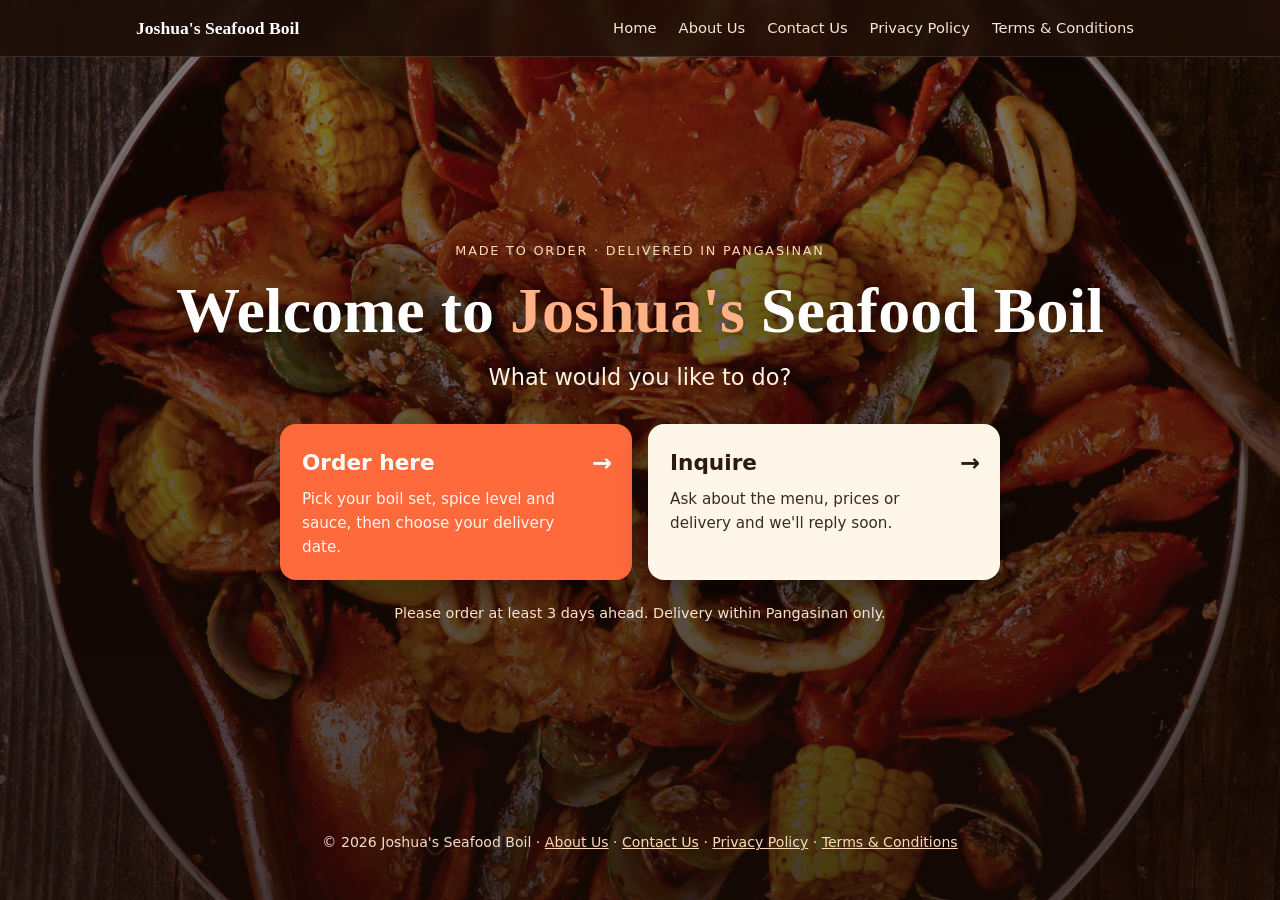
==== commit 607e503e: "Fix HTML formatting in index.html" ====
--- a/index.html
+++ b/index.html
@@ -14,6 +14,7 @@
   <div class="topbar-inner">
     <a class="brand" href="index.html">Joshua's Seafood Boil</a>
     <nav class="nav" aria-label="Main">
+      <a href="index.html">Home</a>
       <a href="about.html">About Us</a>
       <a href="contact.html">Contact Us</a>
       <a href="privacy.html">Privacy Policy</a>
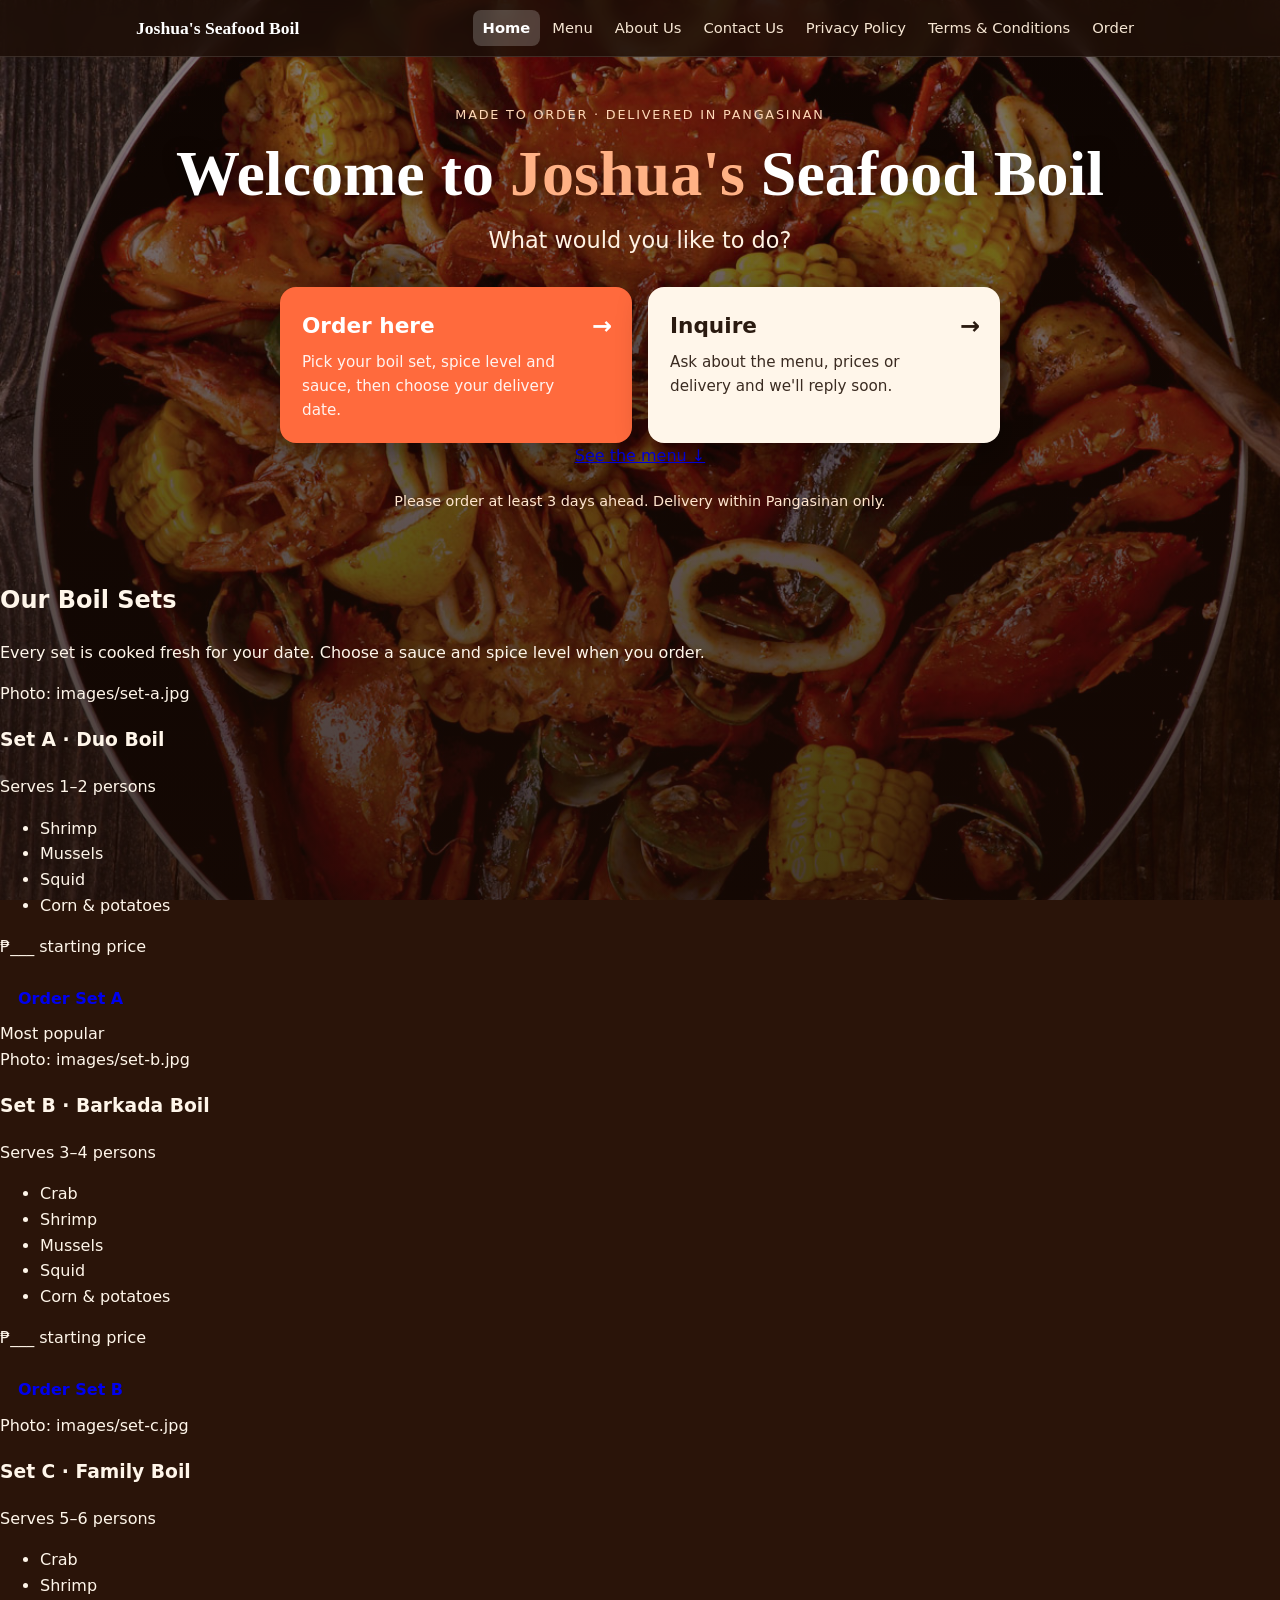
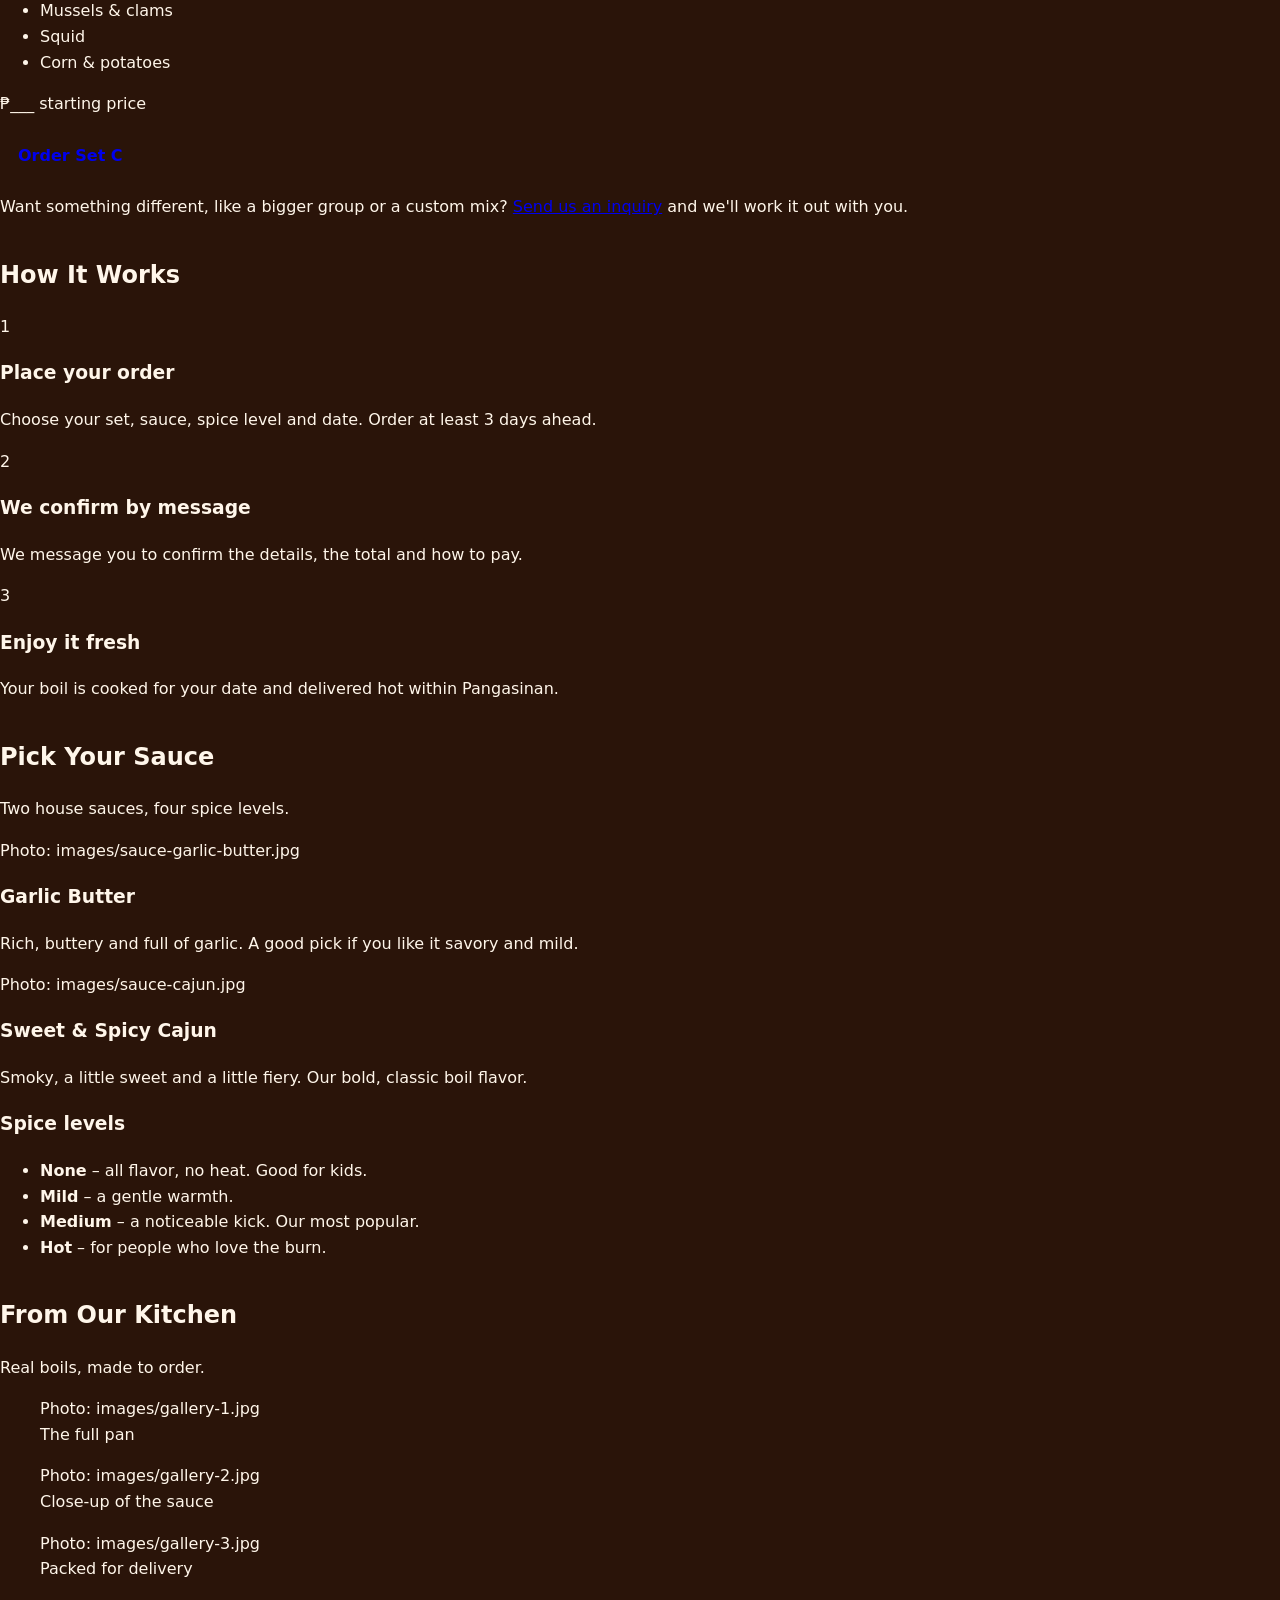
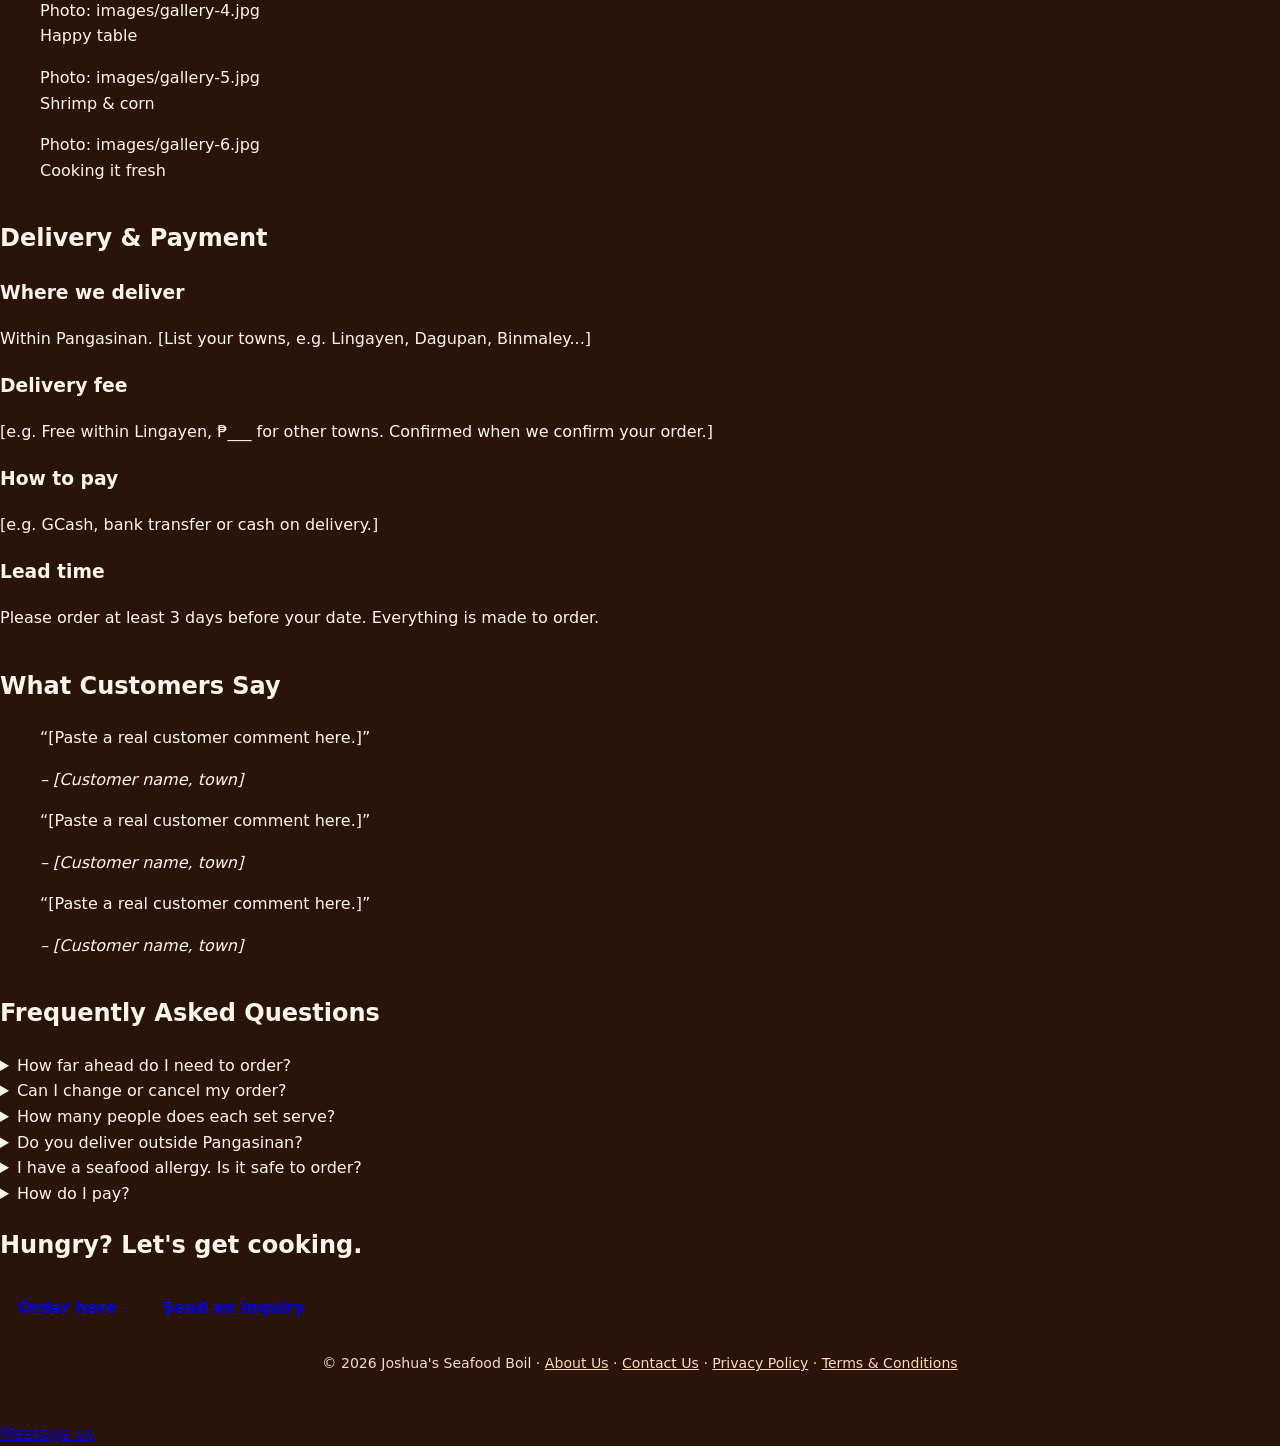
==== commit 639c9f55: "Enhance SEO and social media integration in index.html Updated the description meta tag for SEO and " ====
--- a/index.html
+++ b/index.html
@@ -4,8 +4,18 @@
 <meta charset="UTF-8">
 <meta name="viewport" content="width=device-width, initial-scale=1">
 <title>Joshua's Seafood Boil | Made-to-Order Seafood Boil</title>
-<meta name="description" content="Made-to-order seafood boil delivered within Pangasinan. Place an order or send us a question.">
+<meta name="description" content="Made-to-order seafood boil delivered within Pangasinan. See the menu, pick your sauce and spice level, and place an order or send us a question.">
 <link rel="stylesheet" href="style.css">
+<link rel="icon" href="data:image/svg+xml,%3Csvg xmlns='http://www.w3.org/2000/svg' viewBox='0 0 100 100'%3E%3Ctext y='.9em' font-size='90'%3E%F0%9F%A6%80%3C/text%3E%3C/svg%3E">
+<meta name="theme-color" content="#2a1409">
+<!-- Link preview (Facebook / Messenger). TODO: replace YOUR-SITE with your real Netlify address,
+     and save a 1200x630 photo as images/og-cover.jpg -->
+<meta property="og:type" content="website">
+<meta property="og:site_name" content="Joshua's Seafood Boil">
+<meta property="og:title" content="Joshua's Seafood Boil | Made-to-Order Seafood Boil">
+<meta property="og:description" content="Made-to-order seafood boil delivered within Pangasinan. See the menu, pick your sauce and spice level, and place an order or send us a question.">
+<meta property="og:image" content="https://YOUR-SITE.netlify.app/images/og-cover.jpg">
+<meta name="twitter:card" content="summary_large_image">
 </head>
 <body>
 
@@ -14,11 +24,13 @@
   <div class="topbar-inner">
     <a class="brand" href="index.html">Joshua's Seafood Boil</a>
     <nav class="nav" aria-label="Main">
-      <a href="index.html">Home</a>
+      <a href="index.html" aria-current="page">Home</a>
+      <a href="index.html#menu">Menu</a>
       <a href="about.html">About Us</a>
       <a href="contact.html">Contact Us</a>
       <a href="privacy.html">Privacy Policy</a>
       <a href="terms.html">Terms &amp; Conditions</a>
+      <a class="nav-cta" href="order.html">Order</a>
     </nav>
   </div>
 </div>
@@ -43,9 +55,304 @@
     </a>
   </div>
 
+  <a class="hero-link" href="#menu">See the menu &darr;</a>
+
   <!-- If you change LEAD_DAYS in order.html, update the "3 days" below too -->
   <p class="notice">Please order at least 3 days ahead. Delivery within Pangasinan only.</p>
 </header>
+
+<!--
+  ================================================================
+  HOW TO EDIT THIS PAGE
+  - Anything with the class "todo" (yellow dashed outline) is a PLACEHOLDER.
+    Replace the text, then delete the word "todo" from the class.
+  - Photos: put your own files in the "images" folder using the file names
+    shown on each placeholder (e.g. images/set-a.jpg). Once the file exists,
+    it covers the placeholder automatically. No code change needed.
+  - Keep the set names in sync with the dropdown in order.html.
+  ================================================================
+-->
+
+<!-- ===== MENU ===== -->
+<section class="section" id="menu">
+  <div class="section-head">
+    <h2>Our Boil Sets</h2>
+    <p>Every set is cooked fresh for your date. Choose a sauce and spice level when you order.</p>
+  </div>
+
+  <div class="menu-grid">
+
+    <!-- SET A -->
+    <article class="menu-card">
+      <div class="photo">
+        <img src="images/set-a.jpg" alt="Set A seafood boil with shrimp, mussels, corn and potatoes" loading="lazy" onerror="this.remove()">
+        <span class="photo-label">Photo: images/set-a.jpg</span>
+      </div>
+      <div class="menu-body">
+        <h3>Set A &middot; Duo Boil</h3>
+        <p class="serves">Serves 1&ndash;2 persons</p>
+        <!-- TODO: edit what's included -->
+        <ul class="includes todo">
+          <li>Shrimp</li>
+          <li>Mussels</li>
+          <li>Squid</li>
+          <li>Corn &amp; potatoes</li>
+        </ul>
+        <!-- TODO: put your real price -->
+        <p class="price todo">&#8369;___ <span>starting price</span></p>
+        <a class="btn btn-solid" href="order.html?set=a">Order Set A</a>
+      </div>
+    </article>
+
+    <!-- SET B -->
+    <article class="menu-card menu-featured">
+      <span class="badge">Most popular</span>
+      <div class="photo">
+        <img src="images/set-b.jpg" alt="Set B seafood boil with crab, shrimp, mussels, squid and corn" loading="lazy" onerror="this.remove()">
+        <span class="photo-label">Photo: images/set-b.jpg</span>
+      </div>
+      <div class="menu-body">
+        <h3>Set B &middot; Barkada Boil</h3>
+        <p class="serves">Serves 3&ndash;4 persons</p>
+        <ul class="includes todo">
+          <li>Crab</li>
+          <li>Shrimp</li>
+          <li>Mussels</li>
+          <li>Squid</li>
+          <li>Corn &amp; potatoes</li>
+        </ul>
+        <p class="price todo">&#8369;___ <span>starting price</span></p>
+        <a class="btn btn-solid" href="order.html?set=b">Order Set B</a>
+      </div>
+    </article>
+
+    <!-- SET C -->
+    <article class="menu-card">
+      <div class="photo">
+        <img src="images/set-c.jpg" alt="Set C family seafood boil platter" loading="lazy" onerror="this.remove()">
+        <span class="photo-label">Photo: images/set-c.jpg</span>
+      </div>
+      <div class="menu-body">
+        <h3>Set C &middot; Family Boil</h3>
+        <p class="serves">Serves 5&ndash;6 persons</p>
+        <ul class="includes todo">
+          <li>Crab</li>
+          <li>Shrimp</li>
+          <li>Mussels &amp; clams</li>
+          <li>Squid</li>
+          <li>Corn &amp; potatoes</li>
+        </ul>
+        <p class="price todo">&#8369;___ <span>starting price</span></p>
+        <a class="btn btn-solid" href="order.html?set=c">Order Set C</a>
+      </div>
+    </article>
+
+  </div>
+
+  <p class="menu-note">Want something different, like a bigger group or a custom mix? <a href="order.html?type=inquiry">Send us an inquiry</a> and we'll work it out with you.</p>
+</section>
+
+<!-- ===== HOW IT WORKS ===== -->
+<section class="section" id="how-it-works">
+  <div class="section-head">
+    <h2>How It Works</h2>
+  </div>
+  <div class="steps">
+    <div class="step">
+      <span class="step-num">1</span>
+      <h3>Place your order</h3>
+      <p>Choose your set, sauce, spice level and date. Order at least 3 days ahead.</p>
+    </div>
+    <div class="step">
+      <span class="step-num">2</span>
+      <h3>We confirm by message</h3>
+      <p>We message you to confirm the details, the total and how to pay.</p>
+    </div>
+    <div class="step">
+      <span class="step-num">3</span>
+      <h3>Enjoy it fresh</h3>
+      <p>Your boil is cooked for your date and delivered hot within Pangasinan.</p>
+    </div>
+  </div>
+</section>
+
+<!-- ===== SAUCES & SPICE ===== -->
+<section class="section" id="sauces">
+  <div class="section-head">
+    <h2>Pick Your Sauce</h2>
+    <p>Two house sauces, four spice levels.</p>
+  </div>
+  <div class="sauce-grid">
+    <article class="sauce-card">
+      <div class="photo">
+        <img src="images/sauce-garlic-butter.jpg" alt="Garlic butter sauce" loading="lazy" onerror="this.remove()">
+        <span class="photo-label">Photo: images/sauce-garlic-butter.jpg</span>
+      </div>
+      <div class="sauce-body">
+        <h3>Garlic Butter</h3>
+        <!-- TODO: describe your sauce in your own words -->
+        <p class="todo">Rich, buttery and full of garlic. A good pick if you like it savory and mild.</p>
+      </div>
+    </article>
+    <article class="sauce-card">
+      <div class="photo">
+        <img src="images/sauce-cajun.jpg" alt="Sweet and spicy Cajun sauce" loading="lazy" onerror="this.remove()">
+        <span class="photo-label">Photo: images/sauce-cajun.jpg</span>
+      </div>
+      <div class="sauce-body">
+        <h3>Sweet &amp; Spicy Cajun</h3>
+        <p class="todo">Smoky, a little sweet and a little fiery. Our bold, classic boil flavor.</p>
+      </div>
+    </article>
+  </div>
+  <div class="section-panel spice-guide">
+    <h3>Spice levels</h3>
+    <!-- TODO: adjust the descriptions to match how spicy yours really are -->
+    <ul class="spice-list todo">
+      <li><strong>None</strong> &ndash; all flavor, no heat. Good for kids.</li>
+      <li><strong>Mild</strong> &ndash; a gentle warmth.</li>
+      <li><strong>Medium</strong> &ndash; a noticeable kick. Our most popular.</li>
+      <li><strong>Hot</strong> &ndash; for people who love the burn.</li>
+    </ul>
+  </div>
+</section>
+
+<!-- ===== GALLERY ===== -->
+<section class="section" id="gallery">
+  <div class="section-head">
+    <h2>From Our Kitchen</h2>
+    <p>Real boils, made to order.</p>
+  </div>
+  <div class="gallery">
+    <figure>
+      <div class="photo"><img src="images/gallery-1.jpg" alt="Full seafood boil in the pan" loading="lazy" onerror="this.remove()"><span class="photo-label">Photo: images/gallery-1.jpg</span></div>
+      <figcaption>The full pan</figcaption>
+    </figure>
+    <figure>
+      <div class="photo"><img src="images/gallery-2.jpg" alt="Close-up of crab with sauce" loading="lazy" onerror="this.remove()"><span class="photo-label">Photo: images/gallery-2.jpg</span></div>
+      <figcaption>Close-up of the sauce</figcaption>
+    </figure>
+    <figure>
+      <div class="photo"><img src="images/gallery-3.jpg" alt="Boil packed for delivery" loading="lazy" onerror="this.remove()"><span class="photo-label">Photo: images/gallery-3.jpg</span></div>
+      <figcaption>Packed for delivery</figcaption>
+    </figure>
+    <figure>
+      <div class="photo"><img src="images/gallery-4.jpg" alt="Customers enjoying a seafood boil" loading="lazy" onerror="this.remove()"><span class="photo-label">Photo: images/gallery-4.jpg</span></div>
+      <figcaption>Happy table</figcaption>
+    </figure>
+    <figure>
+      <div class="photo"><img src="images/gallery-5.jpg" alt="Shrimp and corn close-up" loading="lazy" onerror="this.remove()"><span class="photo-label">Photo: images/gallery-5.jpg</span></div>
+      <figcaption>Shrimp &amp; corn</figcaption>
+    </figure>
+    <figure>
+      <div class="photo"><img src="images/gallery-6.jpg" alt="Cooking the boil" loading="lazy" onerror="this.remove()"><span class="photo-label">Photo: images/gallery-6.jpg</span></div>
+      <figcaption>Cooking it fresh</figcaption>
+    </figure>
+  </div>
+
+  <!--
+    OPTIONAL VIDEO CLIP: save a short clip as videos/boil-clip.mp4 (under ~10 MB),
+    then remove this comment markers to show it.
+
+  <div class="section-panel video-wrap">
+    <video controls playsinline preload="metadata" poster="images/gallery-1.jpg">
+      <source src="videos/boil-clip.mp4" type="video/mp4">
+    </video>
+  </div>
+  -->
+</section>
+
+<!-- ===== DELIVERY & PAYMENT ===== -->
+<section class="section" id="delivery">
+  <div class="section-head">
+    <h2>Delivery &amp; Payment</h2>
+  </div>
+  <div class="info-grid">
+    <div class="info-card">
+      <h3>Where we deliver</h3>
+      <!-- TODO: list the towns you really cover -->
+      <p class="todo">Within Pangasinan. [List your towns, e.g. Lingayen, Dagupan, Binmaley...]</p>
+    </div>
+    <div class="info-card">
+      <h3>Delivery fee</h3>
+      <p class="todo">[e.g. Free within Lingayen, &#8369;___ for other towns. Confirmed when we confirm your order.]</p>
+    </div>
+    <div class="info-card">
+      <h3>How to pay</h3>
+      <p class="todo">[e.g. GCash, bank transfer or cash on delivery.]</p>
+    </div>
+    <div class="info-card">
+      <h3>Lead time</h3>
+      <p>Please order at least 3 days before your date. Everything is made to order.</p>
+    </div>
+  </div>
+</section>
+
+<!-- ===== REVIEWS ===== -->
+<section class="section" id="reviews">
+  <div class="section-head">
+    <h2>What Customers Say</h2>
+  </div>
+  <!-- TODO: replace with real reviews. Ask the customer's permission first. -->
+  <div class="reviews">
+    <blockquote class="review todo">
+      <p>&ldquo;[Paste a real customer comment here.]&rdquo;</p>
+      <cite>&ndash; [Customer name, town]</cite>
+    </blockquote>
+    <blockquote class="review todo">
+      <p>&ldquo;[Paste a real customer comment here.]&rdquo;</p>
+      <cite>&ndash; [Customer name, town]</cite>
+    </blockquote>
+    <blockquote class="review todo">
+      <p>&ldquo;[Paste a real customer comment here.]&rdquo;</p>
+      <cite>&ndash; [Customer name, town]</cite>
+    </blockquote>
+  </div>
+</section>
+
+<!-- ===== FAQ ===== -->
+<section class="section" id="faq">
+  <div class="section-head">
+    <h2>Frequently Asked Questions</h2>
+  </div>
+  <div class="section-panel faq">
+    <details>
+      <summary>How far ahead do I need to order?</summary>
+      <p>At least 3 days before your delivery or pickup date, since everything is made to order.</p>
+    </details>
+    <details>
+      <summary>Can I change or cancel my order?</summary>
+      <p>Please tell us as early as possible. Changes and cancellations may not be possible once we've started preparing your order. See our <a href="terms.html">Terms &amp; Conditions</a>.</p>
+    </details>
+    <details>
+      <summary>How many people does each set serve?</summary>
+      <p>Set A serves 1&ndash;2, Set B serves 3&ndash;4 and Set C serves 5&ndash;6. For a bigger group, <a href="order.html?type=inquiry">send us an inquiry</a>.</p>
+    </details>
+    <details>
+      <summary>Do you deliver outside Pangasinan?</summary>
+      <p>Not at the moment. We deliver within Pangasinan only. Pickup is also available.</p>
+    </details>
+    <details>
+      <summary>I have a seafood allergy. Is it safe to order?</summary>
+      <p>Our food contains seafood, including shellfish, and we can't guarantee it is free from allergens or cross-contact. Please tell us about any allergies in the message box.</p>
+    </details>
+    <details>
+      <summary>How do I pay?</summary>
+      <p>We message you after your order to confirm the total and the payment options.</p>
+    </details>
+  </div>
+</section>
+
+<!-- ===== FINAL CALL TO ACTION ===== -->
+<section class="section cta">
+  <div class="section-panel cta-panel">
+    <h2>Hungry? Let's get cooking.</h2>
+    <div class="btn-row">
+      <a class="btn btn-solid" href="order.html">Order here</a>
+      <a class="btn btn-outline" href="order.html?type=inquiry">Send an inquiry</a>
+    </div>
+  </div>
+</section>
 
 <footer>
   <p>&copy; <span id="year">2026</span> Joshua's Seafood Boil &middot;
@@ -56,5 +363,6 @@
   </p>
 </footer>
 <script>document.getElementById("year").textContent = new Date().getFullYear();</script>
+<a class="fab" href="https://www.facebook.com/joshua.cocky.03" target="_blank" rel="noopener">Message us</a>
 </body>
 </html>
